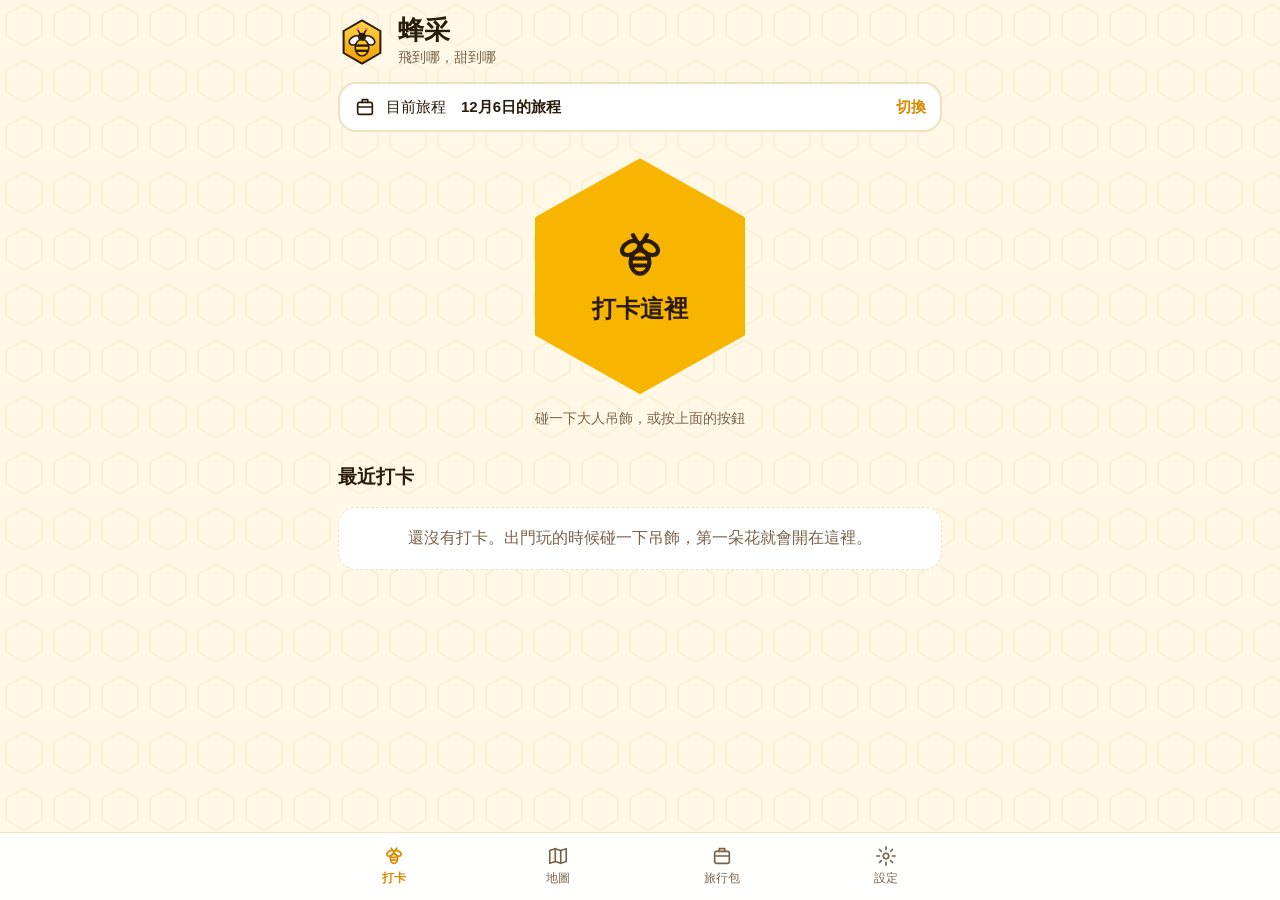
==== index.html @ 6545cfe1 "Add files via upload" ====
<!DOCTYPE html>
<html lang="zh-Hant">
<head>
<meta charset="utf-8">
<meta name="viewport" content="width=device-width,initial-scale=1,viewport-fit=cover">
<meta name="theme-color" content="#F7B500">
<meta name="apple-mobile-web-app-capable" content="yes">
<meta name="apple-mobile-web-app-title" content="蜂采">
<link rel="icon" href="./logo.svg" type="image/svg+xml">
<title>蜂采</title>
<link rel="stylesheet" href="theme.css">
<link rel="stylesheet" href="app.css">
</head>
<body class="adult">
<main id="view" class="wrap"></main>
<nav class="tabs" id="tabs" aria-label="主要選單">
  <a href="#" data-t="home"><svg class="ic" aria-hidden="true"><use href="./icons.svg#bee"/></svg>打卡</a>
  <a href="#map" data-t="map"><svg class="ic" aria-hidden="true"><use href="./icons.svg#map"/></svg>地圖</a>
  <a href="#trips" data-t="trips"><svg class="ic" aria-hidden="true"><use href="./icons.svg#trip"/></svg>旅行包</a>
  <a href="#settings" data-t="settings"><svg class="ic" aria-hidden="true"><use href="./icons.svg#gear"/></svg>設定</a>
</nav>
<div id="sheet" class="sheet" hidden><div class="sheet-card"><button class="x" id="sheetx" aria-label="關閉">×</button><div id="sheetbody"></div></div></div>
<div id="toast" class="toast" role="status" aria-live="polite"></div>
<script type="module" src="adult.js"></script>
</body>
</html>
---- theme.css ----
/* ==========================================================
   蜂采 主題檔（theme.css）
   之後要換顏色、字體、圓角、背景花紋，只改這個檔案
   和 ./ 資料夾裡的圖（logo.svg、icons.svg），
   不需要動 js/ 裡的任何功能程式。
   ========================================================== */
:root{
  /* 品牌色：蜂蜜、蜂巢、花瓣、葉子 */
  --honey:#F7B500;
  --honey-deep:#D98A00;
  --honey-soft:#FFE9A8;
  --hive:#2B1B0A;
  --petal:#FF6F91;
  --leaf:#3FA76A;

  /* 介面底色與文字 */
  --bg:#FFF8E7;
  --card:#FFFFFF;
  --ink:#2B1B0A;
  --ink-soft:#7A6247;
  --line:#F0E0BC;
  --danger:#D64545;

  /* 足跡地圖：每一天的顏色（第 6 天起循環） */
  --day-1:#F7B500;
  --day-2:#FF6F91;
  --day-3:#3FA76A;
  --day-4:#4A90E2;
  --day-5:#9B6BDF;

  /* 地圖：正常版 */
  --map-bg:#FFFDF6;
  --map-grid:#F1E6CC;
  --route-normal:#D98A00;
  /* 地圖：可愛版與兒童花園 */
  --meadow-1:#FFF1B8;
  --meadow-2:#CDEFB0;
  --tree:#57B86B;
  --tree-hi:#8ED87F;
  --trunk:#A8733A;
  --grass:#4FA85E;
  --pond:#8FD3F4;
  --hill:#A9DE8C;
  --cloud:#FFFFFF;
  --route-cute:#FF6F91;
  --fog:#F3E2B3;
  --fog-dot:#E2CA8C;
  /* 花園圖案的顏色 */
  --g-sand:#F2C76E;
  --g-rock:#9AA3A8;
  --g-snow:#FFFFFF;
  --g-pine:#2F8F5B;
  --g-bld:#8FA9C9;
  --g-bld2:#C7B8E8;
  --g-win:#FFF6C9;
  --g-tile:#5B6B7A;
  --g-lantern:#F0503C;
  --g-field:#B6DB7A;
  --g-row:#7FB04E;
  --g-hay:#F2C14E;
  --g-giraffe:#F5B942;
  --g-spot:#B56A1F;
  --g-gold:#FFC21A;
  --g-shell:#FFC1CF;
  --g-car:#4A90E2;

  /* 兒童頁面 */
  --kid-bg:#FFD23F;
  --kid-ink:#2B1B0A;
  --kid-card:#FFF6D6;

  /* 字體：先用手機內建字體（中國大陸讀不到 Google 字體） */
  --font:-apple-system,BlinkMacSystemFont,"PingFang TC","PingFang SC","Noto Sans TC","Microsoft JhengHei",sans-serif;
  --font-num:"SF Pro Rounded",-apple-system,"PingFang TC",sans-serif;

  /* 形狀 */
  --radius:18px;
  --radius-lg:28px;
  --shadow:0 6px 20px rgba(120,70,0,.12);

  /* 背景蜂巢花紋（換成 none 就是純色背景） */
  --pattern:url("data:image/svg+xml,%3Csvg xmlns='http://www.w3.org/2000/svg' width='48' height='56' viewBox='0 0 48 56'%3E%3Cpolygon points='24,4 42,14.5 42,35.5 24,46 6,35.5 6,14.5' fill='none' stroke='%23D98A00' stroke-opacity='0.09' stroke-width='1.5'/%3E%3C/svg%3E");
}

/* 匯出明信片、短片時一律用淺色（export-light） */
@media (prefers-color-scheme:dark){
  :root:not(.export-light){
    --bg:#1A1208;
    --card:#2A1D0E;
    --ink:#FFF1D2;
    --ink-soft:#CBB088;
    --line:#3D2C16;
    --honey-soft:#4A3510;
    --shadow:0 6px 20px rgba(0,0,0,.45);
    --kid-card:#3A2A10;
    --map-bg:#241909;
    --map-grid:#33250F;
  }
}
---- app.css ----
/* 蜂采 版面（app.css）：排版與元件結構。顏色、字體都來自 theme.css 的變數。 */
*{box-sizing:border-box;min-width:0}
html{-webkit-text-size-adjust:100%}
body{margin:0;background:var(--bg) var(--pattern);color:var(--ink);font:16px/1.55 var(--font);-webkit-tap-highlight-color:transparent;overflow-x:clip}
body.noscroll{overflow:hidden}
a{color:inherit}
.ic{width:22px;height:22px;flex:none;vertical-align:middle}
.ic.big{width:56px;height:56px}
.ic.huge{width:96px;height:96px}

/* ---------- 大人頁面 ---------- */
.wrap{max-width:640px;margin:0 auto;padding:calc(env(safe-area-inset-top) + 16px) 18px calc(env(safe-area-inset-bottom) + 96px)}
.top{display:flex;align-items:center;gap:12px;margin-bottom:14px}
.logo{width:48px;height:48px}
.top h1{margin:0;font-size:26px;line-height:1.1;font-weight:800}
.sub{margin:2px 0 0;color:var(--ink-soft);font-size:14px}
.h1{font-size:26px;line-height:1.2;margin:4px 0;font-weight:800;text-wrap:balance}
.h2{font-size:19px;margin:26px 0 10px;font-weight:800;display:flex;align-items:center;gap:8px}
.h2 small{font-size:14px;color:var(--ink-soft);font-weight:500}
.muted{color:var(--ink-soft);margin:4px 0}
.sm{font-size:13px}
.empty{color:var(--ink-soft);background:var(--card);border:1px dashed var(--line);border-radius:var(--radius);padding:18px;text-align:center}
.note{background:var(--honey-soft);border-radius:12px;padding:10px 14px;font-size:15px}
.err{background:color-mix(in srgb,var(--danger) 14%,transparent);border-radius:12px;padding:12px 14px}
.row{display:flex;flex-wrap:wrap;gap:10px;align-items:center;margin-top:14px}
.row.between{justify-content:space-between;margin-top:0}
.row.end{justify-content:flex-end}
.stack{display:grid;gap:10px;margin-top:18px}
.center{text-align:center}

.btn{display:inline-flex;align-items:center;justify-content:center;gap:8px;min-height:46px;padding:0 18px;border-radius:14px;border:2px solid var(--line);background:var(--card);color:var(--ink);font:700 16px var(--font);text-decoration:none;cursor:pointer}
.btn.main{background:var(--honey);border-color:var(--honey);color:var(--hive)}
.btn.ghost{background:transparent}
.btn.danger{color:var(--danger);border-color:color-mix(in srgb,var(--danger) 35%,transparent)}
.btn.sm{min-height:38px;padding:0 12px;font-size:14px;border-radius:12px}
.btn:focus-visible,.inp:focus-visible,a:focus-visible,button:focus-visible{outline:3px solid var(--petal);outline-offset:2px}
.file{position:relative;overflow:hidden}
.file input,.tile.add input{position:absolute;inset:0;opacity:0;font-size:0;cursor:pointer}
.inp{width:100%;font:16px/1.4 var(--font);color:var(--ink);background:var(--bg);border:2px solid var(--line);border-radius:12px;padding:11px 12px}
textarea.inp{resize:vertical}
.lbl{display:block;font-weight:700;margin:16px 0 6px}

.chip{display:flex;align-items:center;gap:10px;width:100%;padding:12px 14px;border-radius:var(--radius);border:2px solid var(--line);background:var(--card);color:var(--ink);font:15px var(--font);text-align:left;cursor:pointer}
.chip span{flex:1}.chip em{font-style:normal;color:var(--honey-deep);font-weight:700}
.hero{text-align:center;padding:26px 0 6px}
.hexbtn{width:210px;height:236px;border:0;cursor:pointer;background:var(--honey);color:var(--hive);clip-path:polygon(50% 0,100% 25%,100% 75%,50% 100%,0 75%,0 25%);display:inline-flex;flex-direction:column;align-items:center;justify-content:center;gap:10px;font:800 24px var(--font);filter:drop-shadow(0 8px 0 var(--honey-deep));transition:transform .12s}
.hexbtn:active{transform:scale(.95)}
.hint{color:var(--ink-soft);font-size:14px;margin:14px 0 0}
.todo{display:grid;gap:8px;margin-top:18px}
.todo-i{display:flex;align-items:center;gap:10px;padding:12px 14px;border-radius:14px;background:var(--honey-soft);text-decoration:none;font-size:15px}

.cards{display:grid;gap:10px}
.card{display:flex;gap:12px;align-items:flex-start;padding:12px;border-radius:var(--radius);background:var(--card);box-shadow:var(--shadow);text-decoration:none;position:relative}
.card-ic{width:42px;height:42px;border-radius:12px;background:var(--honey-soft);color:var(--honey-deep);display:grid;place-items:center;flex:none}
.card-ic.lg{width:56px;height:56px}
.card-main{flex:1}
.card-t{font-weight:800;line-height:1.3}
.card-s{font-size:13px;color:var(--ink-soft);margin-top:2px;display:flex;flex-wrap:wrap;gap:4px;align-items:center}
.tag{display:inline-block;font-size:12px;font-weight:700;padding:1px 8px;border-radius:99px;background:var(--line);color:var(--ink)}
.tag.kid{background:var(--petal);color:#fff}
.tag.warn{background:var(--honey);color:var(--hive)}
.tag.on{background:var(--leaf);color:#fff}
.thumbs{display:flex;gap:6px;margin-top:8px}
.thumbs img,.thumbs .vph{width:54px;height:54px;border-radius:10px;object-fit:cover;background:var(--line);display:grid;place-items:center}
.more{align-self:center;font-size:13px;color:var(--ink-soft)}
.aud{display:flex;align-items:center;gap:2px;font-size:13px;color:var(--ink-soft)}
.aud .ic{width:18px;height:18px}

.back{display:inline-flex;align-items:center;gap:4px;text-decoration:none;color:var(--ink-soft);font-weight:700;margin-bottom:6px}
.stats{display:grid;grid-template-columns:repeat(4,minmax(0,1fr));gap:8px;margin:14px 0}
.stats div{background:var(--card);border-radius:14px;padding:10px 6px;text-align:center;font-size:13px;color:var(--ink-soft);box-shadow:var(--shadow)}
.stats b{display:block;font:800 24px/1.1 var(--font-num);color:var(--ink)}
.map{background:var(--card);border-radius:var(--radius-lg);box-shadow:var(--shadow);padding:8px}
.foot{width:100%;height:auto;display:block}
.foot-line{stroke:var(--honey-deep);stroke-width:2.5;stroke-dasharray:2 6;stroke-linecap:round}
.foot-pt{stroke:var(--card);stroke-width:2}
.foot-n{font:800 11px var(--font-num);fill:#fff;pointer-events:none}
.legend{display:flex;flex-wrap:wrap;gap:12px;font-size:13px;color:var(--ink-soft);margin-top:8px}
.legend i{display:inline-block;width:11px;height:11px;border-radius:3px;margin-right:5px;vertical-align:-1px}
.day .dn{color:#fff;font-size:13px;padding:2px 8px;border-radius:8px}

.detail-head{display:flex;gap:14px;align-items:center;margin-top:6px}
.kidbox{display:flex;gap:12px;background:color-mix(in srgb,var(--petal) 14%,var(--card));border-radius:var(--radius);padding:14px;margin-top:14px}
.kidbox p{margin:2px 0 0;font-size:14px}
.kidbox .row{margin-top:10px}
.grid{display:grid;grid-template-columns:repeat(3,minmax(0,1fr));gap:8px}
.tile{position:relative;aspect-ratio:1;border-radius:14px;overflow:hidden;background:var(--line)}
.tile-v{all:unset;display:block;width:100%;height:100%;cursor:pointer}
.tile-v img{width:100%;height:100%;object-fit:cover;display:block}
.tile .vph{display:grid;place-items:center;width:100%;height:100%}
.vbadge{position:absolute;left:6px;bottom:6px;background:rgba(0,0,0,.55);color:#fff;border-radius:8px;padding:2px}
.vbadge .ic{width:16px;height:16px}
.tile-s{position:absolute;top:4px;right:4px;width:36px;height:36px;border-radius:50%;border:0;background:rgba(0,0,0,.35);color:rgba(255,255,255,.75);display:grid;place-items:center;cursor:pointer}
.tile.star .tile-s{background:var(--honey);color:var(--hive)}
.tile.star{outline:3px solid var(--honey);outline-offset:-3px}
.tile.add{display:grid;place-items:center;align-content:center;gap:4px;text-align:center;font-size:13px;color:var(--ink-soft);border:2px dashed var(--line);background:var(--card);cursor:pointer}
.audrow{display:flex;align-items:center;gap:8px;margin-bottom:8px}
.audrow audio{flex:1;height:40px}
.icon-btn{width:44px;height:44px;border-radius:12px;border:0;background:transparent;color:var(--ink-soft);display:grid;place-items:center;cursor:pointer}
.places{display:grid;gap:8px;margin-top:10px}
.place{display:flex;gap:10px;align-items:center;padding:12px;border-radius:14px;border:2px solid var(--line);background:var(--card);cursor:pointer}
.place:has(input:checked){border-color:var(--honey);background:var(--honey-soft)}
.place input{width:20px;height:20px;accent-color:var(--honey-deep);flex:none}
.pl-ic{color:var(--honey-deep)}
.pl-t{display:flex;flex-direction:column;font-weight:700}
.pl-t small{font-weight:400;color:var(--ink-soft);font-size:13px}
.copyrow{display:flex;gap:8px;align-items:center;margin-top:6px}
.copyrow code{flex:1;font-size:13px;background:var(--bg);border:1px solid var(--line);border-radius:10px;padding:8px 10px;overflow-wrap:anywhere}
.switch{display:flex;align-items:center;justify-content:space-between;gap:12px;padding:12px 0}
.switch input{appearance:none;-webkit-appearance:none;flex:none;width:52px;height:32px;border-radius:99px;background:var(--line);position:relative;cursor:pointer;transition:background .2s;margin:0}
.switch input::after{content:"";position:absolute;top:3px;left:3px;width:26px;height:26px;border-radius:50%;background:#fff;box-shadow:0 1px 3px rgba(0,0,0,.3);transition:transform .2s}
.switch input:checked{background:var(--honey)}
.switch input:checked::after{transform:translateX(20px)}
.sec{background:var(--card);border-radius:var(--radius);box-shadow:var(--shadow);padding:4px 16px 16px;margin-top:14px}
.sec h2{margin-top:16px}
.sec ul{padding-left:1.2em;margin:6px 0}.sec li{margin:4px 0;font-size:15px}

.tabs{position:fixed;left:0;right:0;bottom:0;display:flex;justify-content:center;gap:4px;background:color-mix(in srgb,var(--card) 92%,transparent);backdrop-filter:blur(12px);-webkit-backdrop-filter:blur(12px);border-top:1px solid var(--line);padding:6px 10px calc(env(safe-area-inset-bottom) + 6px);z-index:5}
.tabs a{flex:1;max-width:160px;display:flex;flex-direction:column;align-items:center;gap:2px;padding:6px 0;font-size:12px;text-decoration:none;color:var(--ink-soft);border-radius:12px}
.tabs a.on{color:var(--honey-deep);font-weight:800}

.sheet{position:fixed;inset:0;background:rgba(30,18,4,.45);z-index:10;display:flex;align-items:flex-end;justify-content:center}
.sheet[hidden]{display:none}
.sheet-card{position:relative;width:100%;max-width:640px;max-height:92vh;overflow:auto;background:var(--bg);border-radius:26px 26px 0 0;padding:22px 18px calc(env(safe-area-inset-bottom) + 22px);animation:up .25s ease-out}
.x{position:absolute;top:10px;right:10px;width:44px;height:44px;border-radius:50%;border:0;background:var(--line);color:var(--ink);font-size:24px;cursor:pointer}
@keyframes up{from{transform:translateY(40px);opacity:0}}
.dlg{position:fixed;inset:0;background:rgba(30,18,4,.5);z-index:30;display:grid;place-items:center;padding:20px}
.dlg-card{width:100%;max-width:380px;background:var(--card);border-radius:22px;padding:20px}
.dlg-msg{display:block;font-weight:700;margin:0 0 12px}
.viewer{position:fixed;inset:0;background:#000;z-index:20;display:flex;flex-direction:column}
.viewer img,.viewer video{flex:1;width:100%;min-height:0;object-fit:contain}
.viewer-bar{display:flex;justify-content:space-between;padding:12px 16px calc(env(safe-area-inset-bottom) + 12px)}
.toast{position:fixed;left:50%;bottom:calc(env(safe-area-inset-bottom) + 90px);transform:translate(-50%,20px);background:var(--hive);color:#fff;padding:10px 16px;border-radius:14px;font-size:15px;opacity:0;pointer-events:none;transition:.25s;z-index:40;max-width:90vw;text-align:center}
.toast.show{opacity:1;transform:translate(-50%,0)}
.big-n{font:800 22px var(--font-num);margin:10px 0}
.mic{width:120px;height:120px;border-radius:50%;border:0;background:var(--petal);color:#fff;display:inline-grid;place-items:center;cursor:pointer;box-shadow:0 6px 0 color-mix(in srgb,var(--petal) 60%,#000)}
.mic.on,.kmic.on{animation:pulse 1s infinite}
@keyframes pulse{50%{transform:scale(1.08)}}
.spin{display:inline-block;color:var(--honey-deep);animation:fly 1.6s ease-in-out infinite}
@keyframes fly{0%,100%{transform:translate(-30px,0) rotate(-8deg)}50%{transform:translate(30px,-12px) rotate(8deg)}}
.bloom{color:var(--petal);animation:bloom .6s ease-out}
@keyframes bloom{from{transform:scale(.2) rotate(-90deg);opacity:0}}

/* ---------- 兒童頁面 ---------- */
body.kid{background:var(--kid-bg) var(--pattern);color:var(--kid-ink)}
.kwrap{min-height:100svh;max-width:560px;margin:0 auto;padding:calc(env(safe-area-inset-top) + 14px) 18px calc(env(safe-area-inset-bottom) + 20px);display:flex;flex-direction:column}
.ktop{display:flex;align-items:center;gap:10px}
.klogo{width:40px;height:40px}
.kname{flex:1;font-weight:800;font-size:17px;white-space:nowrap;overflow:hidden;text-overflow:ellipsis}
.kbook{display:flex;align-items:center;gap:6px;min-height:46px;padding:0 14px;border-radius:99px;border:3px solid var(--kid-ink);background:#fff;color:var(--kid-ink);font:800 16px var(--font);cursor:pointer}
.kcenter{flex:1;display:flex;flex-direction:column;align-items:center;justify-content:center;text-align:center;gap:6px;padding:20px 0}
.kstamp{width:260px;height:292px;border:0;cursor:pointer;background:#fff;color:var(--kid-ink);clip-path:polygon(50% 0,100% 25%,100% 75%,50% 100%,0 75%,0 25%);display:flex;flex-direction:column;align-items:center;justify-content:center;gap:12px;font:900 32px var(--font);filter:drop-shadow(0 10px 0 var(--honey-deep));transition:transform .12s}
.kstamp:active{transform:scale(.94)}
.ktip{font-size:18px;margin:10px 0 0;max-width:22em}
.ktip.sm{font-size:14px;opacity:.75;margin:0}
.kbig{font:900 30px/1.2 var(--font);margin:12px 0 0}
.kplace{font:800 24px/1.3 var(--font);margin:6px 0 0;background:#fff;padding:6px 16px;border-radius:14px}
.kfly{animation:fly 1.4s ease-in-out infinite}
.kres{position:relative;width:240px;height:240px;display:grid;place-items:center}
.khex{position:relative;width:200px;height:226px;background:#fff;clip-path:polygon(50% 0,100% 25%,100% 75%,50% 100%,0 75%,0 25%);display:flex;flex-direction:column;align-items:center;justify-content:center;gap:4px;font:900 22px var(--font);color:var(--honey-deep);animation:stamp .5s cubic-bezier(.3,1.6,.5,1)}
@keyframes stamp{from{transform:scale(2.2) rotate(-25deg);opacity:0}}
.petals i{position:absolute;left:50%;top:50%;width:46px;height:46px;margin:-23px;border-radius:50% 50% 50% 0;background:var(--petal);transform:rotate(var(--r)) translate(0,-112px) rotate(-45deg);animation:petal .7s .25s ease-out both}
@keyframes petal{from{transform:rotate(var(--r)) translate(0,0) scale(0)}}
.kmic{width:130px;height:130px;margin-top:18px;border-radius:50%;border:5px solid var(--kid-ink);background:var(--petal);color:#fff;display:grid;place-items:center;cursor:pointer;box-shadow:0 8px 0 var(--kid-ink)}
.kmic[hidden]{display:none}
.krow{display:flex;flex-wrap:wrap;gap:12px;justify-content:center;margin-top:18px}
.kbtn{min-height:56px;padding:0 26px;border-radius:99px;border:3px solid var(--kid-ink);background:#fff;color:var(--kid-ink);font:800 20px var(--font);display:inline-flex;align-items:center;gap:8px;cursor:pointer}
.kbtn.main{background:var(--kid-ink);color:#fff}
.kbtn.ghost{background:transparent}
.kadult{align-self:center;font-size:13px;opacity:.6;padding:10px}
.kcount{display:flex;flex-wrap:wrap;gap:8px;justify-content:center;margin:12px 0}
.kcount span{background:#fff;border-radius:99px;padding:4px 12px;font-weight:800;display:inline-flex;align-items:center;gap:4px}
.kcount .ic{width:20px;height:20px;color:var(--honey-deep)}
.comb{display:grid;grid-template-columns:repeat(3,minmax(0,1fr));gap:10px 8px;padding-bottom:60px;margin-top:10px}
.cell{aspect-ratio:1/1.12;background:#fff;clip-path:polygon(50% 0,100% 25%,100% 75%,50% 100%,0 75%,0 25%);display:flex;flex-direction:column;align-items:center;justify-content:center;text-align:center;padding:14px 8px;font-size:12px;font-weight:800;line-height:1.25;color:var(--kid-ink)}
.cell:nth-child(3n+2){transform:translateY(50%)}
.cell .ic{width:34px;height:34px;color:var(--honey-deep);margin-bottom:4px}
.cell small{font-weight:500;opacity:.7}
.cell.empty{background:rgba(255,255,255,.4)}

/* ---------- 地圖 ---------- */
.mapwrap{position:relative;border-radius:var(--radius-lg);overflow:hidden;background:var(--map-bg);box-shadow:var(--shadow)}
.mapwrap>svg{display:block;width:100%;height:100%}
.amap-box{position:absolute;inset:0}
.map-empty{margin:0;padding:60px 20px;text-align:center;color:var(--ink-soft)}
.mapbar{display:flex;flex-wrap:wrap;gap:8px;align-items:center;justify-content:space-between;margin:12px 0}
.seg{display:inline-flex;background:var(--line);border-radius:14px;padding:3px}
.seg button{min-height:40px;padding:0 14px;border:0;border-radius:11px;background:transparent;color:var(--ink);font:700 15px var(--font);cursor:pointer}
.seg button.on{background:var(--card);box-shadow:0 1px 4px rgba(0,0,0,.12)}
.fl-c{fill:#FFF6D0;stroke:var(--hive);stroke-width:1}
.fl-n{fill:var(--hive);font-family:var(--font-num);font-weight:800;text-anchor:middle}
.pick{cursor:pointer}
.m-bg{fill:var(--map-bg)}
.m-grid{stroke:var(--map-grid);stroke-width:1}
.m-compass{fill:var(--petal)}
.m-small{font:600 10px var(--font);fill:var(--ink-soft)}
.m-scale{fill:none;stroke:var(--ink);stroke-width:1.5}
.m-label{font:700 10.5px var(--font);fill:var(--ink);paint-order:stroke;stroke:var(--map-bg);stroke-width:3.5px;stroke-linejoin:round}
.route-mask{fill:none;stroke:#fff;stroke-linecap:round;stroke-linejoin:round}
.route-normal{fill:none;stroke:var(--route-normal);stroke-width:3.5;stroke-linecap:round;stroke-linejoin:round}
.route-cute{fill:none;stroke:var(--route-cute);stroke-width:5;stroke-linecap:round;stroke-dasharray:.1 10}
.kid-dot{fill:var(--petal);stroke:#fff;stroke-width:1.5}
.bee-w{fill:#fff;fill-opacity:.92;stroke:var(--hive);stroke-width:1.2}
.bee-b{fill:var(--honey);stroke:var(--hive);stroke-width:1.5}
.bee-s{stroke:var(--hive);stroke-width:2.2}
.bee-h{fill:var(--hive)}
.d-trunk{fill:var(--trunk)}.d-tree{fill:var(--tree)}.d-tree-hi{fill:var(--tree-hi)}
.d-grass{fill:none;stroke:var(--grass);stroke-width:1.8;stroke-linecap:round}
.d-dot1{fill:var(--petal)}.d-dot2{fill:#fff}
.d-pond{fill:var(--pond)}.d-pond-hi{fill:none;stroke:#fff;stroke-width:1.5;stroke-linecap:round;opacity:.8}
.d-hill{fill:var(--hill)}.d-cloud{fill:var(--cloud);opacity:.9}
.d-roof{fill:var(--petal)}.d-house{fill:#fff;stroke:var(--trunk);stroke-width:1}
.d-door{fill:var(--trunk)}
.d-trunk-s{fill:none;stroke:var(--trunk);stroke-width:3;stroke-linecap:round}
.d-line{fill:none;stroke:var(--hive);stroke-width:1.4;stroke-linecap:round}
.d-line-soft{fill:none;stroke:var(--hive);stroke-width:1;stroke-linecap:round;opacity:.45}
.d-shell{fill:var(--g-shell);stroke:#E58BA3;stroke-width:1}
.d-star{fill:#FF8A5B}
.d-wave{fill:none;stroke:#4FB3E3;stroke-width:2;stroke-linecap:round}
.d-umb{fill:var(--petal)}.d-umb2{fill:#fff}
.d-sand{fill:var(--g-sand);stroke:#D9A441;stroke-width:1}
.d-flag{fill:var(--petal)}
.d-rock{fill:var(--g-rock)}.d-snow{fill:var(--g-snow)}
.d-pine{fill:var(--g-pine)}
.d-bld{fill:var(--g-bld)}.d-bld2{fill:var(--g-bld2)}
.d-win{fill:none;stroke:var(--g-win);stroke-width:2.2}
.d-tile{fill:var(--g-tile)}
.d-lantern{fill:var(--g-lantern)}
.d-bridge{fill:none;stroke:var(--trunk);stroke-width:3;stroke-linecap:round}
.d-field{fill:var(--g-field)}.d-row{fill:none;stroke:var(--g-row);stroke-width:1.6;stroke-linecap:round}
.d-hay{fill:var(--g-hay)}
.d-fence{fill:none;stroke:var(--trunk);stroke-width:2;stroke-linecap:round}
.d-ferris{fill:none;stroke:var(--petal);stroke-width:2}
.d-gold{fill:var(--g-gold)}.d-pondc{fill:#4FB3E3}
.d-balloon{fill:var(--petal)}
.d-tent{fill:var(--petal)}
.d-car{fill:var(--g-car)}.d-wheel{fill:var(--hive)}
.d-paw{fill:#A0703C;opacity:.75}
.d-giraffe{fill:var(--g-giraffe)}.d-spot{fill:var(--g-spot)}
.d-snowball{fill:#fff;stroke:#BFD8EA;stroke-width:1}
.d-carrot{fill:#FF8A3D}
.d-flake{fill:none;stroke:#7EC3EC;stroke-width:2;stroke-linecap:round}
.pop{animation:pop .7s 1.2s cubic-bezier(.3,1.5,.5,1) both}
@keyframes pop{from{transform:scale(0);opacity:0}}
.bob{animation:bob 2.6s ease-in-out infinite}
.pick:nth-of-type(2n) .bob{animation-delay:-1.3s}
@keyframes bob{50%{transform:translateY(-2.5px)}}
.grow{animation:grow .9s 1.1s cubic-bezier(.3,1.6,.5,1) both}
@keyframes grow{from{transform:scale(0) rotate(-120deg)}}
.bee-bob{animation:bob 1.2s ease-in-out infinite}
.amk{position:relative;cursor:pointer}
.amk svg{display:block}
.amk span{position:absolute;top:100%;left:50%;transform:translateX(-50%);white-space:nowrap;font:700 12px var(--font);color:#2B1B0A;text-shadow:0 0 3px #fff,0 0 3px #fff,0 0 3px #fff}
.amap-bee{overflow:visible}
.garden{display:block;width:100%;height:auto;border-radius:24px;box-shadow:0 8px 0 rgba(43,27,10,.25)}
.g-fog{fill:var(--fog)}.g-fogdot{fill:var(--fog-dot)}
.g-route{fill:none;stroke:var(--hive);stroke-width:2.5;stroke-linecap:round;stroke-dasharray:2 8;opacity:.55}
.tgrid{display:grid;grid-template-columns:repeat(3,minmax(0,1fr));gap:10px;width:100%}
.tbtn{position:relative;display:flex;flex-direction:column;align-items:center;gap:4px;padding:12px 4px 10px;border-radius:20px;border:3px solid transparent;background:#fff;color:var(--kid-ink);font:800 17px var(--font);cursor:pointer}
.tbtn.sug{border-color:var(--kid-ink)}
.tbtn em{position:absolute;top:-10px;left:50%;transform:translateX(-50%);white-space:nowrap;font-style:normal;font-size:12px;background:var(--petal);color:#fff;padding:1px 8px;border-radius:99px}
.tbtn:active{transform:scale(.95)}
.dlg-card.wide{max-width:460px;max-height:88vh;overflow:auto}
.tgrid.adult{grid-template-columns:repeat(3,minmax(0,1fr));gap:8px;margin-bottom:6px}
.tgrid.adult .tbtn{background:var(--bg);color:var(--ink);font-size:15px;border-color:var(--line);border-width:2px}
.tgrid.adult .tbtn.sug{border-color:var(--honey)}
.tbtn.add{justify-content:center;color:var(--ink-soft)!important}
.tchip{margin-left:auto;display:inline-flex;align-items:center;gap:6px;min-height:36px;padding:0 12px 0 6px;border-radius:99px;border:2px solid var(--line);background:var(--card);color:var(--ink);font:700 14px var(--font);cursor:pointer}
.swatches{display:grid;grid-template-columns:repeat(4,minmax(0,1fr));gap:8px}
.sw{min-height:52px;border-radius:12px;border:3px solid transparent;cursor:pointer;display:flex;align-items:flex-end;justify-content:center;padding-bottom:4px;font:700 12px var(--font);color:#2B1B0A}
.sw.on{border-color:var(--hive)}
.igrid{display:grid;grid-template-columns:repeat(4,minmax(0,1fr));gap:6px}
.ib{display:flex;flex-direction:column;align-items:center;gap:2px;padding:6px 2px;border-radius:12px;border:2px solid var(--line);background:var(--bg);color:var(--ink);font:600 12px var(--font);cursor:pointer}
.ib.on{border-color:var(--honey);background:var(--honey-soft)}
.cprev svg{border-radius:18px;box-shadow:none}
.pc-prev{margin-top:14px;background:var(--card);border-radius:var(--radius);box-shadow:var(--shadow);padding:10px;text-align:center}
.pc-prev img{display:block;width:100%;height:auto;border-radius:10px}
.pc-prev img:not([src]){display:none}
.pc-prev p{margin:8px 0}
.vstage{background:#000;border-radius:18px;overflow:hidden;max-width:300px;margin:10px auto}
.vstage canvas{display:block;width:100%;height:auto;aspect-ratio:9/16}
.vout{display:block;width:100%;max-width:320px;margin:10px auto;border-radius:18px;background:#000;aspect-ratio:9/16}
.kgoal{background:#fff;border-radius:18px;padding:12px 16px;margin-top:14px;text-align:center;font-size:17px}
.kbar{height:14px;border-radius:99px;background:var(--fog);overflow:hidden;margin-top:8px}
.kbar span{display:block;height:100%;background:var(--petal);border-radius:99px;transition:width .8s}

@media (prefers-reduced-motion:reduce){*{animation:none!important;transition:none!important}}
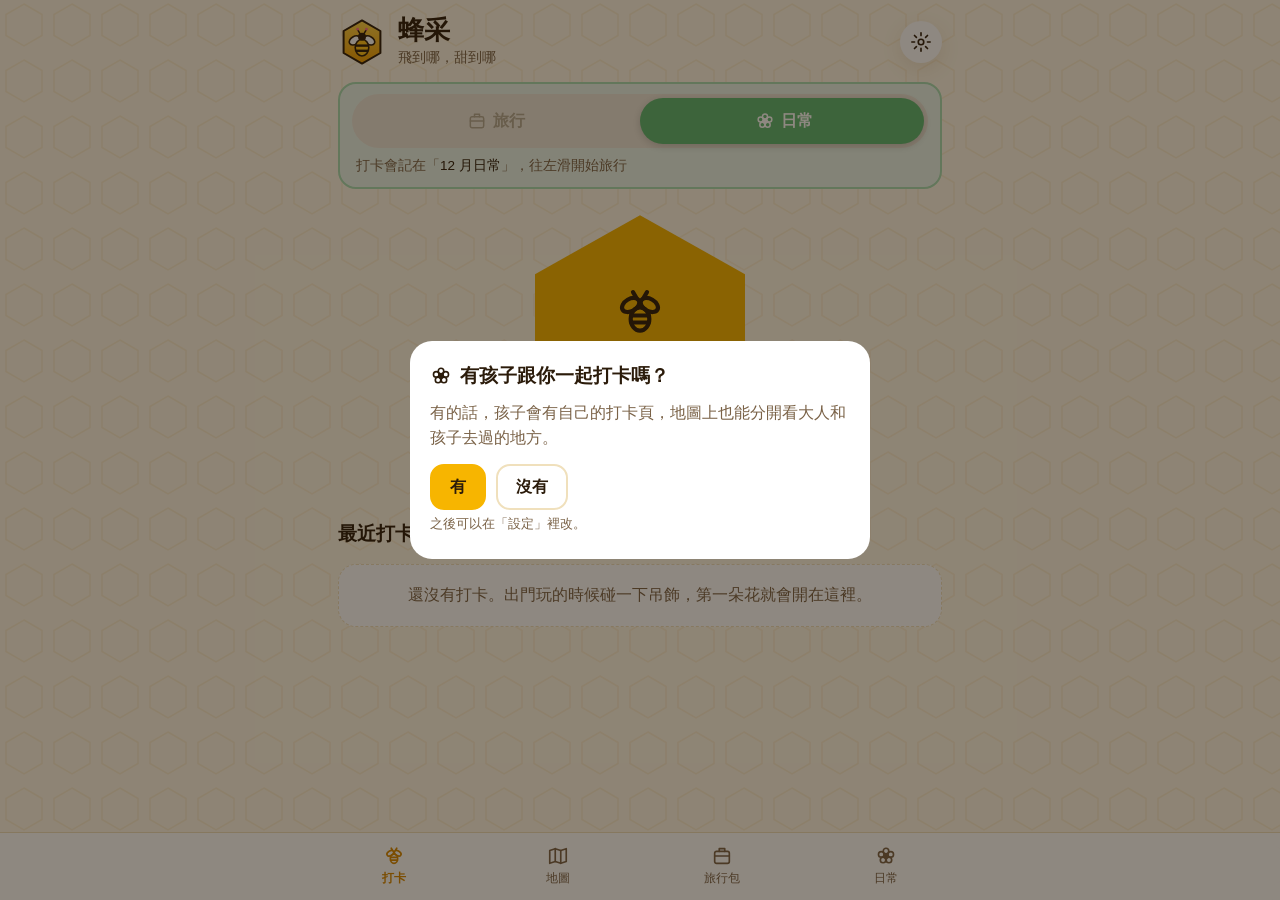
==== commit 3b86b932: "Add files via upload" ====
--- a/index.html
+++ b/index.html
@@ -17,7 +17,7 @@
   <a href="#" data-t="home"><svg class="ic" aria-hidden="true"><use href="./icons.svg#bee"/></svg>打卡</a>
   <a href="#map" data-t="map"><svg class="ic" aria-hidden="true"><use href="./icons.svg#map"/></svg>地圖</a>
   <a href="#trips" data-t="trips"><svg class="ic" aria-hidden="true"><use href="./icons.svg#trip"/></svg>旅行包</a>
-  <a href="#settings" data-t="settings"><svg class="ic" aria-hidden="true"><use href="./icons.svg#gear"/></svg>設定</a>
+  <a href="#daily" data-t="daily"><svg class="ic" aria-hidden="true"><use href="./icons.svg#flower"/></svg>日常</a>
 </nav>
 <div id="sheet" class="sheet" hidden><div class="sheet-card"><button class="x" id="sheetx" aria-label="關閉">×</button><div id="sheetbody"></div></div></div>
 <div id="toast" class="toast" role="status" aria-live="polite"></div>
--- a/theme.css
+++ b/theme.css
@@ -32,6 +32,52 @@
   --map-bg:#FFFDF6;
   --map-grid:#F1E6CC;
   --route-normal:#D98A00;
+  /* 打卡標記：花＝大人、蜜蜂＝孩子、蜜蜂採花＝一起 */
+  --mk-flower:#F7B500;
+  --mk-center:#E07B00;
+  --mk-center-hi:#FFD66B;
+  --mk-kid-bg:#FFE3EC;
+  --mk-badge:#FFFFFF;
+  /* 首頁的旅行／日常開關：旅行＝蜂蜜色、日常＝綠色 */
+  --sw-trip:#F7B500;
+  --sw-daily:#5DB872;
+  --sw-daily-ink:#2D7A43;
+  --sw-off:#ECE6DA;          /* 沒選的那一邊：灰 */
+  --sw-off-ink:#B3A994;
+  --sw-trip-tint:#FFF3D1; --sw-trip-line:#F7D57A;   /* 旅行中：外框淡蜂蜜色 */
+  --sw-daily-tint:#EAF6EC; --sw-daily-line:#A9DDB4; /* 日常：外框淡綠色 */
+  /* 日常的花：比旅行小、淡；常去的地方外面一圈光 */
+  --mk-daily-petal:#FBE3A6;
+  --mk-daily-center:#FFF6DA;
+  --mk-daily-edge:#E3B95C;
+  --mk-daily-halo:rgba(255,214,107,.35);
+  /* 全部足跡：日常的蜂蜜光暈、拉遠時的玻璃罐 */
+  --glow-0:rgba(247,181,0,.85);
+  --glow-1:rgba(255,201,60,.4);
+  --jar-glass:#FFF3D1;
+  --jar-honey:#F7B500;
+  --jar-honey-hi:#FFD66B;
+  --jar-lid:#F3D27A;
+  --jar-rim:#A9895A;
+  /* 時光膠囊：蜂蠟、蜂蜜、外框、動畫的背景 */
+  --cap-wax:#F3D27A;
+  --cap-honey:#F7B500;
+  --cap-honey-hi:#FFD66B;
+  --cap-rim:#C98A00;
+  --cap-backdrop:rgba(43,27,10,.86);
+  /* 地圖上「我在這裡」的藍點 */
+  --me-dot:#3B82F6;
+  /* 旅行包月曆：有旅行的日子墊一朵淡花 */
+  --cal-flower:#FCE3A1;
+  --cal-flower-c:#FFF1C9;
+  /* 地圖：夜空版（暗黑） */
+  --night-bg:#161C33;
+  --night-star:#F3E6C8;
+  --night-ink:#F3E6C8;
+  --night-gold:#E8B84A;
+  --night-gold-hi:#FFD978;
+  --night-glow:rgba(232,184,74,.16);
+  --night-kid-bg:#3A2F55;
   /* 地圖：可愛版與兒童花園 */
   --meadow-1:#FFF1B8;
   --meadow-2:#CDEFB0;
@@ -64,6 +110,18 @@
   --g-shell:#FFC1CF;
   --g-car:#4A90E2;
 
+  /* 足跡明信片配色：bg 底色、ink 文字、soft 次要文字、accent 重點色、card 卡片底、chip 時間軸線 */
+  --pc-honey-bg:#FFF8E7; --pc-honey-ink:#2B1B0A; --pc-honey-soft:#7A6247; --pc-honey-accent:#D98A00; --pc-honey-card:#FFFFFF; --pc-honey-chip:#F3E2B3;
+  --pc-sakura-bg:#FFF0F4; --pc-sakura-ink:#3A1A24; --pc-sakura-soft:#8A5A68; --pc-sakura-accent:#E8577E; --pc-sakura-card:#FFFFFF; --pc-sakura-chip:#F8CFDB;
+  --pc-mint-bg:#EEF8F1; --pc-mint-ink:#13332A; --pc-mint-soft:#4F7466; --pc-mint-accent:#2E9E6E; --pc-mint-card:#FFFFFF; --pc-mint-chip:#CBE9D6;
+  --pc-night-bg:#1E2440; --pc-night-ink:#F6F1E3; --pc-night-soft:#B9BDD6; --pc-night-accent:#FFC94A; --pc-night-card:#2C3458; --pc-night-chip:#3A4370;
+  /* 明信片配色裡的地圖：mapbg 地圖底、grid 格線、petal 花瓣／葉子、center 花心邊、route 路線、kid 孩子蜜蜂的底、stem 葉梗
+     meadow 可愛版草地上／下。夜空配色直接用上面「地圖：夜空版」那組 */
+  --trip-gray-petal:#E4E1DA; --trip-gray-center:#FFFFFF; --trip-gray-edge:#9C978C; --trip-night-petal:#E8B84A; --trip-night-center:#2B3A67;
+  --pc-honey-mapbg:#FFFDF6; --pc-honey-grid:#F1E6CC; --pc-honey-petal:#F7B500; --pc-honey-center:#E07B00; --pc-honey-route:#D98A00; --pc-honey-kid:#FFE3EC; --pc-honey-meadow1:#FFF1B8; --pc-honey-meadow2:#CDEFB0;
+  --pc-sakura-mapbg:#FFF8FA; --pc-sakura-grid:#F7DDE5; --pc-sakura-petal:#F7A8C2; --pc-sakura-center:#E05A86; --pc-sakura-route:#E8779B; --pc-sakura-kid:#FFF1C9; --pc-sakura-meadow1:#FFEAF1; --pc-sakura-meadow2:#FBD3E0;
+  --pc-mint-mapbg:#F6FBF7; --pc-mint-grid:#D6ECDF; --pc-mint-petal:#5CBF8A; --pc-mint-center:#2A8A5C; --pc-mint-route:#3FA374; --pc-mint-kid:#FFF1C9; --pc-mint-meadow1:#EAF7E4; --pc-mint-meadow2:#C9EBC9; --pc-mint-stem:#2A8A5C;
+
   /* 兒童頁面 */
   --kid-bg:#FFD23F;
   --kid-ink:#2B1B0A;
@@ -95,5 +153,10 @@
     --kid-card:#3A2A10;
     --map-bg:#241909;
     --map-grid:#33250F;
+    --cal-flower:#5A4212;
+    --sw-off:#3A2C18; --sw-off-ink:#8C7A5C;
+    --sw-trip-tint:#3A2A0C; --sw-trip-line:#6B4E10;
+    --sw-daily-tint:#16301C; --sw-daily-line:#2F6A3C;
+    --cal-flower-c:#6E5418;
   }
 }
--- a/app.css
+++ b/app.css
@@ -77,7 +77,9 @@
 .foot-n{font:800 11px var(--font-num);fill:#fff;pointer-events:none}
 .legend{display:flex;flex-wrap:wrap;gap:12px;font-size:13px;color:var(--ink-soft);margin-top:8px}
 .legend i{display:inline-block;width:11px;height:11px;border-radius:3px;margin-right:5px;vertical-align:-1px}
-.day .dn{color:#fff;font-size:13px;padding:2px 8px;border-radius:8px}
+.day .dn{color:#fff;background:var(--honey-deep);font-size:13px;padding:2px 8px;border-radius:8px}
+.mk-legend span{display:inline-flex;align-items:center;gap:4px}
+.dayseg small{font-weight:500;opacity:.7}
 
 .detail-head{display:flex;gap:14px;align-items:center;margin-top:6px}
 .kidbox{display:flex;gap:12px;background:color-mix(in srgb,var(--petal) 14%,var(--card));border-radius:var(--radius);padding:14px;margin-top:14px}
@@ -90,9 +92,13 @@
 .tile .vph{display:grid;place-items:center;width:100%;height:100%}
 .vbadge{position:absolute;left:6px;bottom:6px;background:rgba(0,0,0,.55);color:#fff;border-radius:8px;padding:2px}
 .vbadge .ic{width:16px;height:16px}
-.tile-s{position:absolute;top:4px;right:4px;width:36px;height:36px;border-radius:50%;border:0;background:rgba(0,0,0,.35);color:rgba(255,255,255,.75);display:grid;place-items:center;cursor:pointer}
-.tile.star .tile-s{background:var(--honey);color:var(--hive)}
-.tile.star{outline:3px solid var(--honey);outline-offset:-3px}
+.tile-s{position:absolute;top:0;right:0;width:46px;height:46px;border:0;background:transparent;display:grid;place-items:center;cursor:pointer;padding:0;-webkit-tap-highlight-color:transparent}
+.star-badge{width:26px;height:26px;border-radius:50%;display:grid;place-items:center;background:rgba(255,255,255,.55);color:rgba(43,27,10,.35);box-shadow:0 1px 3px rgba(0,0,0,.2)}
+.star-badge .ic{width:16px;height:16px}
+.tile.star .star-badge{background:var(--honey);color:var(--hive)}
+.tile.star::after{content:"";position:absolute;inset:0;border:3px solid var(--honey);border-radius:14px;pointer-events:none}
+.focus-dot{position:absolute;width:16px;height:16px;margin:-8px 0 0 -8px;border-radius:50%;border:2px solid #fff;box-shadow:0 0 0 2px var(--petal);pointer-events:none}
+button .ic,a .ic,label .ic{pointer-events:none}
 .tile.add{display:grid;place-items:center;align-content:center;gap:4px;text-align:center;font-size:13px;color:var(--ink-soft);border:2px dashed var(--line);background:var(--card);cursor:pointer}
 .audrow{display:flex;align-items:center;gap:8px;margin-bottom:8px}
 .audrow audio{flex:1;height:40px}
@@ -188,6 +194,49 @@
 .seg button{min-height:40px;padding:0 14px;border:0;border-radius:11px;background:transparent;color:var(--ink);font:700 15px var(--font);cursor:pointer}
 .seg button.on{background:var(--card);box-shadow:0 1px 4px rgba(0,0,0,.12)}
 .fl-c{fill:#FFF6D0;stroke:var(--hive);stroke-width:1}
+.mk-petal{fill:var(--mk-flower)}.mk-center{fill:var(--mk-center)}.mk-hi{fill:var(--mk-center-hi)}
+.mk-kidbg{fill:var(--mk-kid-bg);stroke:var(--petal);stroke-width:1}
+.mk-photo-ring{fill:#fff}
+.mk-photo-edge{fill:none;stroke:#fff;stroke-width:1.6}
+.mk-kidring{fill:var(--mk-kid-bg);stroke:var(--petal);stroke-width:1.5}
+.m-tag{font-weight:800;fill:var(--honey-deep)}
+.mk-center-num{fill:var(--mk-center-fill,#fff);stroke:var(--mk-center);stroke-width:1.4}
+/* 明信片配色：地圖跟著換色（花、底、路線、文字） */
+.mapsvg.pal-honey{--map-bg:var(--pc-honey-mapbg);--map-grid:var(--pc-honey-grid);--mk-flower:var(--pc-honey-petal);--mk-center:var(--pc-honey-center);--mk-center-hi:var(--pc-honey-petal);--route-normal:var(--pc-honey-route);--route-cute:var(--pc-honey-route);--mk-kid-bg:var(--pc-honey-kid);--meadow-1:var(--pc-honey-meadow1);--meadow-2:var(--pc-honey-meadow2);--ink:var(--pc-honey-ink);--ink-soft:var(--pc-honey-soft);--honey-deep:var(--pc-honey-accent);--mk-stem:var(--pc-honey-stem,var(--pc-honey-center))}
+.mapsvg.pal-sakura{--map-bg:var(--pc-sakura-mapbg);--map-grid:var(--pc-sakura-grid);--mk-flower:var(--pc-sakura-petal);--mk-center:var(--pc-sakura-center);--mk-center-hi:var(--pc-sakura-petal);--route-normal:var(--pc-sakura-route);--route-cute:var(--pc-sakura-route);--mk-kid-bg:var(--pc-sakura-kid);--meadow-1:var(--pc-sakura-meadow1);--meadow-2:var(--pc-sakura-meadow2);--ink:var(--pc-sakura-ink);--ink-soft:var(--pc-sakura-soft);--honey-deep:var(--pc-sakura-accent);--mk-stem:var(--pc-sakura-stem,var(--pc-sakura-center))}
+.mapsvg.pal-mint{--map-bg:var(--pc-mint-mapbg);--map-grid:var(--pc-mint-grid);--mk-flower:var(--pc-mint-petal);--mk-center:var(--pc-mint-center);--mk-center-hi:var(--pc-mint-petal);--route-normal:var(--pc-mint-route);--route-cute:var(--pc-mint-route);--mk-kid-bg:var(--pc-mint-kid);--meadow-1:var(--pc-mint-meadow1);--meadow-2:var(--pc-mint-meadow2);--ink:var(--pc-mint-ink);--ink-soft:var(--pc-mint-soft);--honey-deep:var(--pc-mint-accent);--mk-stem:var(--pc-mint-stem,var(--pc-mint-center))}
+.mapsvg.pal-night{--mk-stem:var(--night-gold)}
+.mapsvg.pal-sakura .m-compass,.mapsvg.pal-mint .m-compass{fill:var(--mk-center)}
+.mapsvg.pal-sakura .mk-num,.mapsvg.pal-mint .mk-num{fill:var(--mk-center)}
+.mk-edge{stroke:var(--mk-center);stroke-width:.6;stroke-opacity:.35}
+.mk-stem{fill:none;stroke:var(--mk-stem,var(--leaf));stroke-linecap:round}
+/* 夜空版地圖：只換這張地圖裡的顏色 */
+.mapsvg.night{--map-bg:var(--night-bg);--ink:var(--night-ink);--mk-flower:var(--night-gold);--mk-center:var(--night-gold-hi);--mk-center-hi:var(--night-gold-hi);--mk-center-fill:var(--night-bg);--mk-badge:var(--night-bg);--mk-kid-bg:var(--night-kid-bg);--route-normal:var(--night-gold);--line:#2A3355;--ink-soft:#AEB3CF}
+.mapsvg.night .mk-num{fill:var(--night-ink)}
+.mapsvg.night .mk-badge{stroke:var(--night-gold)}
+.mapsvg.night .m-daypill{fill:var(--night-bg);stroke:var(--night-gold)}
+.mapsvg.night .m-daytext{fill:var(--night-gold-hi)}
+.mapsvg.night .m-compass{fill:var(--night-gold)}
+.m-star{fill:var(--night-star)}
+.m-glow{fill:var(--night-glow)}
+.route-night{stroke-dasharray:.1 7;stroke-width:3.2}
+.mk-badge{fill:var(--mk-badge);stroke:var(--hive);stroke-width:1}
+.mk-num{fill:var(--hive);font-family:var(--font-num);font-weight:800;text-anchor:middle}
+.faded{opacity:.28}
+.route-soft{opacity:.45}
+.m-daypill{fill:#fff;stroke:var(--line);stroke-width:1}
+.m-daytext{font:700 10.5px var(--font);fill:var(--honey-deep)}
+.garden .m-daytext{font-size:12px}
+.daypill{cursor:pointer}
+.dayseg{display:flex;gap:6px;overflow-x:auto;padding:2px 0 4px;margin:4px 0 8px;scrollbar-width:none}
+.dayseg button{flex:none;min-height:38px;padding:0 14px;border-radius:99px;border:2px solid var(--line);background:var(--card);color:var(--ink);font:700 14px var(--font);cursor:pointer}
+.dayseg button.on{background:var(--honey);border-color:var(--honey);color:var(--hive)}
+.daylist{display:flex;gap:8px;overflow-x:auto;padding:10px 2px 4px}
+.dl{flex:none;display:flex;align-items:center;gap:8px;min-width:170px;max-width:220px;padding:8px 10px;border-radius:14px;border:2px solid var(--line);background:var(--card);text-decoration:none}
+.dl b{display:block;font-size:14px;line-height:1.3;overflow:hidden;text-overflow:ellipsis;white-space:nowrap;max-width:150px}
+.dl span{font-size:12px;color:var(--ink-soft)}
+.dl svg{flex:none}
+.amk.faded{opacity:.3}
 .fl-n{fill:var(--hive);font-family:var(--font-num);font-weight:800;text-anchor:middle}
 .pick{cursor:pointer}
 .m-bg{fill:var(--map-bg)}
@@ -280,8 +329,601 @@
 .vstage{background:#000;border-radius:18px;overflow:hidden;max-width:300px;margin:10px auto}
 .vstage canvas{display:block;width:100%;height:auto;aspect-ratio:9/16}
 .vout{display:block;width:100%;max-width:320px;margin:10px auto;border-radius:18px;background:#000;aspect-ratio:9/16}
+.vdet{margin-top:16px;background:var(--card);border-radius:var(--radius);box-shadow:var(--shadow);padding:2px 14px}
+.vdet summary{display:flex;align-items:center;gap:8px;min-height:50px;font-weight:800;cursor:pointer;list-style:none}
+.vdet summary::-webkit-details-marker{display:none}
+.vdet summary::after{content:"展開";margin-left:auto;font-size:13px;color:var(--honey-deep)}
+.vdet[open] summary::after{content:"收合"}
+.vdet summary .muted{font-weight:400}
+.vstop{border-top:1px solid var(--line);padding:12px 0}
+.vhead{display:flex;align-items:center;gap:8px;margin-bottom:8px}
+.vhead b{display:block;line-height:1.3}
+.vhead span{font-size:13px;color:var(--ink-soft)}
+.vhead div{flex:1}
+.linkbtn{border:0;background:none;color:var(--honey-deep);font:700 13px var(--font);cursor:pointer;min-height:36px}
+.vthumbs{display:grid;grid-template-columns:repeat(3,minmax(0,1fr));gap:8px}
+.vt-img{position:relative;display:block;width:100%;aspect-ratio:1;border:0;padding:0;border-radius:12px;overflow:hidden;background:var(--line);cursor:pointer;opacity:.45}
+.vt.on .vt-img{opacity:1}
+.vt-img img{width:100%;height:100%;object-fit:cover;display:block}
+.vt-chk{position:absolute;left:6px;top:6px;width:24px;height:24px;border-radius:50%;background:rgba(255,255,255,.85);border:2px solid var(--line);display:grid;place-items:center;color:transparent}
+.vt.on .vt-chk{background:var(--honey);border-color:var(--honey);color:var(--hive)}
+.vt-chk .ic{width:15px;height:15px}
+.vt.on .vt-img::after{content:"";position:absolute;inset:0;border:3px solid var(--honey);border-radius:12px}
+.vt-star{position:absolute;right:6px;top:6px;width:22px;height:22px;border-radius:50%;background:var(--honey);color:var(--hive);display:grid;place-items:center}
+.vt-star .ic{width:13px;height:13px}
+.vt-tools{display:flex;gap:4px;margin-top:4px}
+.vt-tools button{flex:1;min-height:34px;border-radius:9px;border:1px solid var(--line);background:var(--bg);color:var(--ink);font:600 12px var(--font);cursor:pointer;padding:0 4px}
+.vt-tools button.set{border-color:var(--honey);background:var(--honey-soft)}
+.vt-tools .muted{flex:1;text-align:center;line-height:34px}
+.vopt{display:flex;align-items:center;gap:8px;font-size:14px;margin-top:8px}
+.vopt input{width:20px;height:20px;accent-color:var(--honey-deep)}
+.fe-tip{color:#fff;text-align:center;padding:calc(env(safe-area-inset-top) + 14px) 18px 8px;margin:0;font-size:15px}
+.fe-wrap{flex:1;min-height:0;display:flex;align-items:center;justify-content:center;padding:10px}
+.fe-box{position:relative;max-width:100%;max-height:100%;display:inline-block}
+.fe-box img{display:block;max-width:100%;max-height:70vh;object-fit:contain;cursor:crosshair}
+.fe-dot{position:absolute;width:34px;height:34px;margin:-17px 0 0 -17px;border-radius:50%;border:3px solid #fff;box-shadow:0 0 0 3px var(--petal),0 0 12px rgba(0,0,0,.5);pointer-events:none}
+.tplrow{display:grid;grid-template-columns:repeat(4,minmax(0,1fr));gap:8px;margin:10px 0}
+.tplrow button{display:flex;flex-direction:column;align-items:center;gap:4px;padding:8px 2px;border-radius:14px;border:2px solid var(--line);background:var(--card);color:var(--ink);font:700 12px var(--font);cursor:pointer}
+.tplrow button.on{border-color:var(--honey);background:var(--honey-soft)}
+.tplrow svg{border-radius:5px;box-shadow:0 1px 4px rgba(0,0,0,.15)}
+.pcchips{display:flex;gap:6px;overflow-x:auto;padding:4px 0}
+.pcchips button{flex:none;min-height:40px;padding:0 14px;border-radius:99px;border:2px solid var(--line);background:var(--card);color:var(--ink);font:700 14px var(--font);cursor:pointer}
+.pcchips button.on{background:var(--hive);border-color:var(--hive);color:#fff}
+.pcpanel{background:var(--card);border-radius:var(--radius);box-shadow:var(--shadow);padding:14px;margin-top:8px}
+.pcsw{display:flex;flex-wrap:wrap;gap:8px}
+.pcsw button{display:inline-flex;align-items:center;gap:6px;min-height:42px;padding:0 14px;border-radius:12px;border:2px solid var(--line);background:var(--bg);color:var(--ink-soft);font:700 14px var(--font);cursor:pointer}
+.pcsw button .ic{width:16px;height:16px;opacity:0}
+.pcsw button.on{border-color:var(--honey);background:var(--honey-soft);color:var(--ink)}
+.pcsw button.on .ic{opacity:1}
+.pcphotos{display:grid;grid-template-columns:repeat(4,minmax(0,1fr));gap:6px;margin-top:8px}
+.pcphotos button{position:relative;aspect-ratio:1;border:0;padding:0;border-radius:10px;overflow:hidden;cursor:pointer;opacity:.55}
+.pcphotos button.on{opacity:1;outline:3px solid var(--honey);outline-offset:-3px}
+.pcphotos img{width:100%;height:100%;object-fit:cover;display:block}
+.pcphotos b{position:absolute;left:5px;top:5px;width:22px;height:22px;border-radius:50%;background:var(--honey);color:var(--hive);font:800 13px var(--font-num);display:grid;place-items:center}
+.pcpal{display:grid;grid-template-columns:repeat(4,minmax(0,1fr));gap:8px}
+.pcpal button{display:flex;flex-direction:column;align-items:center;gap:4px;padding:8px 2px;border-radius:12px;border:2px solid var(--line);background:var(--bg);color:var(--ink);font:700 12px var(--font);cursor:pointer}
+.pcpal button.on{border-color:var(--hive)}
+.pcpal i{width:40px;height:40px;border-radius:50%;box-shadow:0 0 0 1px var(--line);display:grid;place-items:center;overflow:hidden}
+.pcpal i svg{width:38px;height:38px}
+.pal-honey i{background:var(--pc-honey-mapbg)}
+.pal-sakura i{background:var(--pc-sakura-mapbg)}
+.pal-mint i{background:var(--pc-mint-mapbg)}
+.pal-night i{background:var(--night-bg)}
 .kgoal{background:#fff;border-radius:18px;padding:12px 16px;margin-top:14px;text-align:center;font-size:17px}
 .kbar{height:14px;border-radius:99px;background:var(--fog);overflow:hidden;margin-top:8px}
 .kbar span{display:block;height:100%;background:var(--petal);border-radius:99px;transition:width .8s}
 
 @media (prefers-reduced-motion:reduce){*{animation:none!important;transition:none!important}}
+.dayseg[hidden],.pcpanel[hidden]{display:none}
+
+/* ---------- v0.8 日常／旅行中 切換列 ---------- */
+.modebar{display:flex;align-items:center;gap:10px;padding:10px 12px;border-radius:var(--radius);background:var(--card);border:2px solid var(--line)}
+.modebar.trip{border-color:var(--honey)}
+.mb-t{flex:1;display:flex;align-items:center;gap:10px;color:var(--ink);text-decoration:none;min-width:0}
+.mb-t span{display:flex;flex-direction:column;min-width:0}
+.mb-t b{font-size:16px;white-space:nowrap;overflow:hidden;text-overflow:ellipsis}
+.mb-t small{font-size:12.5px;color:var(--ink-soft)}
+.mb-t .ic{width:26px;height:26px;color:var(--honey-deep);flex-shrink:0}
+
+/* ---------- v0.8 月曆 ---------- */
+.calbox{background:var(--card);border-radius:var(--radius-lg);box-shadow:var(--shadow);padding:12px 12px 10px;margin-bottom:18px;touch-action:pan-y}
+.calhead{display:flex;align-items:center;justify-content:space-between;margin-bottom:6px}
+.calnav{width:40px;height:40px;border:0;border-radius:12px;background:transparent;color:var(--ink);cursor:pointer;display:grid;place-items:center}
+.calnav.nx .ic{transform:scaleX(-1)}
+.calym{border:0;background:var(--line);color:var(--ink);font:800 17px var(--font);padding:8px 14px;border-radius:12px;display:inline-flex;align-items:center;gap:6px;cursor:pointer}
+.calym .ic.dn{width:14px;height:14px;transform:rotate(-90deg)}
+.calgrid{display:grid;grid-template-columns:repeat(7,1fr);gap:2px;text-align:center}
+.calgrid.wk span{font-size:12px;color:var(--ink-soft);padding:2px 0 4px}
+.cd{position:relative;height:42px;border:0;background:transparent;color:var(--ink);font:600 15px var(--font-num);cursor:pointer;border-radius:12px;padding:0}
+.cd span{position:relative}
+.cd:not(.has-trip):not(.has-daily){color:var(--ink-soft);cursor:default}
+.cd-fl{position:absolute;left:50%;top:50%;width:38px;height:38px;margin:-19px 0 0 -19px;fill:var(--cal-flower,#FCE3A1)}
+.cd-fl .cd-fl-c{fill:var(--cal-flower-c,#FFF1C9)}
+.cd.has-trip{font-weight:800;color:var(--hive)}
+.cd.has-daily::after{content:"";position:absolute;left:50%;bottom:3px;width:5px;height:5px;margin-left:-2.5px;border-radius:50%;background:var(--honey-deep)}
+.cd.today span{text-decoration:underline;text-decoration-color:var(--petal);text-decoration-thickness:2px;text-underline-offset:4px}
+.callegend{display:flex;align-items:center;gap:14px;font-size:12.5px;color:var(--ink-soft);margin-top:6px;padding:0 4px}
+.callegend span{display:inline-flex;align-items:center;gap:5px}
+.lg-fl{position:relative;width:16px;height:16px;display:inline-block}
+.lg-fl .cd-fl{width:16px;height:16px;margin:-8px 0 0 -8px}
+.lg-dot{width:6px;height:6px;border-radius:50%;background:var(--honey-deep);display:inline-block}
+.linkbtn{margin-left:auto;border:0;background:none;color:var(--honey-deep);font:700 13px var(--font);cursor:pointer;padding:6px}
+
+/* ---------- v0.8 年月滾輪 ---------- */
+.wheel{position:relative;display:flex;gap:8px;height:220px;margin:4px 0}
+.wh-band{position:absolute;left:0;right:0;top:88px;height:44px;border-radius:12px;background:var(--honey-soft);pointer-events:none}
+.wh-col{position:relative;flex:1;overflow-y:auto;scroll-snap-type:y mandatory;padding:88px 0;scrollbar-width:none;-webkit-overflow-scrolling:touch}
+.wh-col::-webkit-scrollbar{display:none}
+.wh-i{height:44px;line-height:44px;text-align:center;scroll-snap-align:center;font:600 18px var(--font-num);color:var(--ink-soft);cursor:pointer;position:relative}
+.wh-i.on{color:var(--ink);font-weight:800;font-size:20px}
+.wh-i.rec::after{content:"";position:absolute;right:6px;top:50%;width:6px;height:6px;margin-top:-3px;border-radius:50%;background:var(--honey-deep)}
+
+/* ---------- v0.8 時間軸 ---------- */
+.tline{position:relative;padding-left:22px}
+.tline::before{content:"";position:absolute;left:8px;top:8px;bottom:8px;width:3px;border-radius:3px;background:var(--honey-soft)}
+.tnode{position:relative;margin-bottom:12px;background:var(--card);border-radius:var(--radius);box-shadow:var(--shadow)}
+.tnode::before{content:"";position:absolute;left:-20px;top:22px;width:13px;height:13px;border-radius:50%;background:var(--honey);border:3px solid var(--bg)}
+.tnode.daily::before{background:var(--leaf)}
+.tn-head{display:flex;align-items:center;gap:12px;width:100%;padding:10px 12px;border:0;background:none;color:var(--ink);font:15px var(--font);text-align:left;cursor:pointer}
+.tn-cover{width:48px;height:48px;border-radius:12px;background:var(--honey-soft);display:grid;place-items:center;overflow:hidden;flex-shrink:0}
+.tn-cover img{width:100%;height:100%;object-fit:cover}
+.tn-cover .ic{width:26px;height:26px;color:var(--honey-deep)}
+.tnode.daily .tn-cover{background:#E3F2D9}.tnode.daily .tn-cover .ic{color:var(--leaf)}
+.tn-main{flex:1;min-width:0}
+.tn-main b{font-size:16px}
+.tn-main small{display:block;color:var(--ink-soft);font-size:13px;margin-top:2px}
+.tn-chev{width:18px;height:18px;transform:rotate(-90deg);transition:transform .2s;color:var(--ink-soft);flex-shrink:0}
+.tnode.open .tn-chev{transform:rotate(90deg)}
+.tn-body{display:none;padding:0 12px 12px}
+.tnode.open .tn-body{display:block}
+.tn-day{border-top:1.5px dashed var(--line);padding:8px 4px 4px;border-radius:10px;transition:background .3s}
+.tn-day.flash{animation:tnflash 1.6s}
+@keyframes tnflash{0%,40%{background:var(--honey-soft)}100%{background:transparent}}
+.tn-dt{margin:0 0 4px;font-size:13px;font-weight:800;color:var(--honey-deep)}
+.tn-stop{display:flex;align-items:center;gap:8px;padding:5px 0;color:var(--ink);text-decoration:none;font-size:15px}
+.tn-stop b{font-weight:700;white-space:nowrap;overflow:hidden;text-overflow:ellipsis}
+.tn-tm{font:600 13px var(--font-num);color:var(--ink-soft);min-width:40px}
+.tn-act{display:flex;flex-wrap:wrap;gap:8px;margin-top:10px}
+
+/* ---------- v0.8.1 旅行／日常 滑動開關 ---------- */
+.modebar{flex-direction:column;align-items:stretch;gap:8px}
+.mswitch{position:relative;display:flex;height:54px;border-radius:27px;background:var(--sw-daily,#7CC48A);cursor:pointer;user-select:none;-webkit-user-select:none;touch-action:none;transition:background .25s}
+.mswitch.is-trip{background:var(--sw-trip,var(--honey))}
+.ms-k{position:absolute;top:4px;left:4px;width:calc(50% - 4px);height:46px;border-radius:23px;background:#fff;box-shadow:0 2px 8px rgba(0,0,0,.15);transition:transform .25s;transform:none}
+.mswitch:not(.is-trip) .ms-k{left:50%}
+.ms-l,.ms-r{position:relative;z-index:1;flex:1;display:flex;align-items:center;justify-content:center;gap:6px;font:800 16px var(--font);color:#fff;pointer-events:none;transition:color .25s}
+.ms-l .ic,.ms-r .ic{width:20px;height:20px}
+.mswitch.is-trip .ms-l{color:var(--honey-deep)}
+.mswitch:not(.is-trip) .ms-r{color:var(--sw-daily-ink,#2D7A43)}
+.ms-info{margin:0;font-size:13.5px;color:var(--ink-soft);display:flex;align-items:center;flex-wrap:wrap;gap:4px 8px;padding:0 4px}
+.ms-info a{color:var(--ink);text-decoration:none}
+.ms-ren{border:0;background:none;color:var(--honey-deep);font:700 13px var(--font);display:inline-flex;align-items:center;gap:3px;cursor:pointer;padding:4px}
+.ms-ren .ic{width:15px;height:15px}
+.namesug{display:grid;gap:8px}
+.namesug button{padding:12px 14px;border-radius:14px;border:2px solid var(--line);background:var(--bg);color:var(--ink);font:700 15px var(--font);text-align:left;cursor:pointer}
+.snack{position:fixed;left:50%;bottom:calc(84px + env(safe-area-inset-bottom));transform:translateX(-50%);display:flex;align-items:center;gap:14px;padding:12px 16px;border-radius:16px;background:var(--hive);color:#fff;font:600 14px var(--font);z-index:60;box-shadow:var(--shadow);max-width:92vw}
+.snack span,.snack button{white-space:nowrap}
+.snack{width:max-content}
+.snack button{border:0;background:none;color:var(--honey);font:800 14px var(--font);cursor:pointer;padding:4px}
+
+/* ---------- v0.8.2 旅行包裡的明信片 ---------- */
+.tn-pc{display:block;position:relative;margin:2px 0 10px;border-radius:14px;overflow:hidden;background:var(--honey-soft);text-decoration:none;min-height:120px}
+.tn-pc img{display:block;width:100%;height:auto}
+.tn-pc-load{display:flex;align-items:center;justify-content:center;gap:6px;height:160px;color:var(--ink-soft);font:600 14px var(--font)}
+.tn-pc-load .ic{width:20px;height:20px;animation:spin 1.6s linear infinite}
+@keyframes spin{to{transform:rotate(360deg)}}
+.tn-pc-hint{display:flex;align-items:center;justify-content:center;gap:5px;padding:8px 10px;background:var(--card);color:var(--honey-deep);font:700 12.5px var(--font);border-top:1px solid var(--line)}
+.tn-pc-hint .ic{width:15px;height:15px}
+.tn-pc.big{margin:10px 0 14px;box-shadow:var(--shadow)}
+
+/* ---------- v0.8.2 開關：所在那一邊彩色，另一邊灰色 ---------- */
+.modebar{background:var(--sw-daily-tint);border-color:var(--sw-daily-line)}
+.modebar.trip{background:var(--sw-trip-tint);border-color:var(--sw-trip-line)}
+.mswitch,.mswitch.is-trip{background:var(--sw-off)}
+.ms-k{background:var(--sw-daily);box-shadow:0 2px 8px rgba(0,0,0,.18)}
+.mswitch.is-trip .ms-k{background:var(--sw-trip)}
+.ms-l,.ms-r{color:var(--sw-off-ink)}
+.mswitch.is-trip .ms-l,.mswitch:not(.is-trip) .ms-r{color:#fff}
+
+/* ---------- v0.8.3 地圖：範圍切換、我的位置 ---------- */
+.scopeseg{display:flex;margin-top:8px}
+.scopeseg button{flex:1}
+.me-dot{position:relative;width:18px;height:18px}
+.me-dot i{position:absolute;inset:0;border-radius:50%;background:var(--me-dot,#3B82F6);border:3px solid #fff;box-shadow:0 1px 4px rgba(0,0,0,.35)}
+.me-dot::before{content:"";position:absolute;inset:-10px;border-radius:50%;background:var(--me-dot,#3B82F6);opacity:.25;animation:mepulse 2s ease-out infinite}
+@keyframes mepulse{0%{transform:scale(.4);opacity:.45}100%{transform:scale(1.4);opacity:0}}
+.map-loc{position:absolute;right:12px;bottom:12px;z-index:5;width:44px;height:44px;border-radius:14px;border:0;background:var(--card);color:var(--me-dot,#3B82F6);box-shadow:var(--shadow);display:grid;place-items:center;cursor:pointer}
+.map-loc svg{width:24px;height:24px}
+.map-loc[hidden]{display:none}
+.mapnote{display:flex;gap:10px;align-items:flex-start;margin-top:12px;padding:12px;border-radius:var(--radius);background:var(--card);border:2px solid var(--line)}
+.mapnote:empty{display:none}
+.mapnote>.ic{width:24px;height:24px;color:var(--honey-deep);flex-shrink:0}
+.mapnote b{font-size:15px}.mapnote p{margin:4px 0 8px;font-size:13.5px;color:var(--ink-soft)}
+.mapnote.warn{border-color:var(--honey)}
+.keyres{margin:8px 0 0;padding:10px 12px;border-radius:12px;background:var(--bg);font-size:14px;line-height:1.5}
+.keyres.ok{background:#E6F5EA;color:#22663A}.keyres.warn{background:#FFF1D6;color:#7A4A00}
+.demobar{display:flex;align-items:center;gap:10px;margin:0 0 10px;padding:10px 12px;border-radius:var(--radius);background:#FFE9EF;border:2px solid var(--petal);color:var(--ink)}
+.demobar>.ic{width:24px;height:24px;color:var(--petal);flex-shrink:0}
+.demobar span{flex:1;font-size:13px;line-height:1.4;color:var(--ink-soft)}
+.demobar b{display:block;font-size:15px;color:var(--ink)}
+
+/* ---------- v0.9 地點搜尋 ---------- */
+.sugs{display:grid;gap:6px;margin-top:6px}
+.sug{display:flex;gap:10px;align-items:center;width:100%;padding:10px 12px;border-radius:14px;border:2px solid var(--line);background:var(--card);color:var(--ink);font:15px var(--font);text-align:left;cursor:pointer}
+.sug .pl-t small{display:block}
+.sug-msg{margin:4px 2px;font-size:13.5px;color:var(--ink-soft)}
+.chosen{display:flex;flex-wrap:wrap;align-items:center;gap:4px 6px;margin:8px 0 0;padding:10px 12px;border-radius:14px;background:#E6F5EA;color:#22663A;font-size:14px}
+.chosen .ic{width:18px;height:18px}
+.chosen small{flex-basis:100%;color:#3D7A50;font-size:12.5px}
+.chosen[hidden]{display:none}
+.sheet-act{position:sticky;bottom:0;background:var(--card);padding:10px 0 4px;margin-top:12px}
+
+/* ---------- v0.9 旅行包頁：月曆縮小 ---------- */
+.calbox{padding:8px 10px 6px;margin:10px 0 14px}
+.calhead{margin-bottom:2px}
+.calnav{width:34px;height:34px}
+.calym{font-size:15px;padding:5px 12px}
+.calgrid.wk span{font-size:11px;padding:0 0 2px}
+.cd{height:32px;font-size:13.5px}
+.cd-fl{width:30px;height:30px;margin:-15px 0 0 -15px}
+.cd.has-daily::after{bottom:1px;width:4px;height:4px;margin-left:-2px}
+.callegend{margin-top:2px;font-size:12px}
+
+/* ---------- v0.9 時間軸：左邊日期 ---------- */
+.tl-top{display:flex;align-items:center;justify-content:space-between;margin:4px 0 2px}
+.ic.up{transform:rotate(90deg)}
+.tl-sec-h{display:flex;align-items:center;justify-content:space-between;margin:14px 0 8px}
+.tl-sec-h h3{margin:0;font-size:16px;font-weight:800;color:var(--honey-deep)}
+.tl-dl{font:700 13px var(--font);color:var(--leaf);text-decoration:none;padding:4px 10px;border-radius:12px;border:1.5px solid #A9DDB4;background:var(--card)}
+.tl-rows{position:relative}
+.tl-rows::before{content:"";position:absolute;left:21px;top:6px;bottom:6px;width:2px;border-radius:2px;background:var(--honey-soft)}
+.tl-row{position:relative;display:flex;gap:10px;margin-bottom:10px;align-items:flex-start}
+.tl-date{position:relative;z-index:1;width:44px;flex-shrink:0;text-align:center;padding:6px 0 4px;background:var(--bg);border-radius:12px}
+.tl-date b{display:block;font:800 22px/1.05 var(--font-num);color:var(--ink)}
+.tl-date span{font-size:11.5px;color:var(--ink-soft)}
+.tl-row .tnode{flex:1;min-width:0;margin-bottom:0}
+.tl-row .tnode::before{display:none}
+.tl-daycard{flex:1;min-width:0;padding:8px 12px;border-radius:var(--radius);background:var(--card);box-shadow:var(--shadow)}
+.tl-daycard.flash{animation:tnflash 1.6s}
+.tl-dc-h{margin:0 0 2px;display:flex;align-items:center;gap:5px;font:800 13px var(--font);color:var(--leaf)}
+.tl-dc-h .ic{width:16px;height:16px}
+/* 開放地圖（Leaflet）的標記：不要預設白框 */
+.leaf-mk,.leaf-me{background:none;border:0}
+.leaflet-container{font-family:var(--font);background:var(--map-bg)}
+.leaflet-control-attribution{font-size:10px}
+
+/* 開放地圖的可愛／夜空：用濾鏡調圖磚顏色 */
+.mapwrap.osm-cute .leaflet-tile-pane{filter:sepia(.25) saturate(1.3) brightness(1.06) hue-rotate(-8deg)}
+.mapwrap.osm-night .leaflet-tile-pane{filter:invert(1) hue-rotate(195deg) brightness(.82) contrast(.92) saturate(.6)}
+
+/* ---------- v1.0 時光膠囊 ---------- */
+.chips{display:flex;flex-wrap:wrap;gap:8px}
+.chips button{padding:9px 14px;border-radius:999px;border:2px solid var(--line);background:var(--card);color:var(--ink);font:700 14px var(--font);cursor:pointer}
+.chips button.on{background:var(--honey);border-color:var(--honey);color:var(--hive)}
+.hivebtn{display:inline-flex;align-items:center;gap:6px;margin-left:auto;margin-right:8px;text-decoration:none}
+.hivebtn .ic{width:18px;height:18px}
+.hive{margin:14px auto 6px;max-width:380px}
+.hv-row{display:flex;gap:4%;justify-content:flex-start}
+.hv-row+.hv-row{margin-top:-6%}
+.hv-row.odd{padding-left:16%}
+.hv-cell{width:30%;flex-shrink:0;border:0;background:none;padding:0;cursor:pointer;display:flex;flex-direction:column;align-items:center;color:var(--ink);font:inherit}
+.hx-slot{display:block;width:100%}
+.hex{display:block;width:100%;height:auto}
+.hx-wax{fill:var(--cap-wax)}
+.hx-fill{fill:var(--cap-honey)}
+.hx-wave{fill:none;stroke:var(--cap-honey-hi);stroke-width:2}
+.hx-rim{fill:none;stroke:var(--cap-rim);stroke-width:4;stroke-linejoin:round}
+.hx-shine{fill:none;stroke:#fff;stroke-opacity:.6;stroke-width:3;stroke-linecap:round}
+.hx-open{fill:var(--cap-honey)}
+.hx-honey{fill:var(--cap-honey-hi)}
+.hx-add{fill:var(--card);stroke:var(--cap-rim);stroke-width:3;stroke-dasharray:7 6}
+.hx-plus{stroke:var(--cap-rim);stroke-width:6;stroke-linecap:round}
+.hv-lbl{margin-top:2px;font:800 12.5px/1.3 var(--font);text-align:center;min-height:30px}
+.hv-lbl small{display:block;font-weight:600;font-size:11px;color:var(--ink-soft)}
+.hv-cell.due .hex{animation:capglow 1.6s ease-in-out infinite}
+@keyframes capglow{50%{filter:drop-shadow(0 0 10px var(--cap-honey-hi))}}
+.cap-note{display:flex;gap:8px;align-items:flex-start;margin-top:14px;padding:10px 12px;border-radius:var(--radius);background:var(--card);font-size:13px;color:var(--ink-soft)}
+.cap-note .ic{width:20px;height:20px;color:var(--honey-deep);flex-shrink:0}.cap-note p{margin:0}
+.cap-sheet{width:110px;margin:4px auto 0}
+.cap-sec{margin:16px 0}
+.cap-sec .h2{margin:0 0 8px}
+.cap-items{display:grid;grid-template-columns:repeat(4,1fr);gap:8px;margin-bottom:10px}
+.cap-items:empty{display:none}
+.cap-it{position:relative;aspect-ratio:1;border-radius:12px;overflow:hidden;background:var(--honey-soft)}
+.cap-it img{width:100%;height:100%;object-fit:cover}
+.cap-it>i{position:absolute;left:6px;bottom:6px;color:#fff}.cap-it>i .ic{width:18px;height:18px}
+.cap-it button{position:absolute;top:4px;right:4px;width:24px;height:24px;border-radius:50%;border:0;background:rgba(0,0,0,.55);color:#fff;font-size:16px;line-height:1;cursor:pointer}
+.cap-au{display:flex;flex-direction:column;align-items:center;justify-content:center;height:100%;color:var(--honey-deep)}
+.cap-au .ic{width:26px;height:26px}
+.btn.rec{background:var(--petal);border-color:var(--petal);color:#fff}
+.row.wrap{flex-wrap:wrap}
+#cnote{margin-top:10px;resize:vertical}
+.cap-when{margin:8px 2px 0;font:700 14px var(--font);color:var(--honey-deep)}
+.btn.big{width:100%;padding:14px;font-size:17px}
+/* 封蠟、收到、打開的動畫 */
+.cap-anim{position:fixed;inset:0;z-index:80;display:flex;flex-direction:column;align-items:center;justify-content:center;gap:14px;background:var(--cap-backdrop);color:#fff;text-align:center;padding:24px}
+.cap-anim p{font:800 22px/1.4 var(--font);margin:0}
+.cap-anim small{font-size:15px;opacity:.85}
+.ca-hex{position:relative;width:180px}
+.cap-anim.seal .ca-hex{animation:capdrop .9s cubic-bezier(.2,.9,.3,1.3) both}
+@keyframes capdrop{0%{transform:translateY(-60vh) scale(.6)}100%{transform:none}}
+.cap-anim.arrive .ca-hex{animation:capin 1s ease-out both}
+@keyframes capin{0%{transform:scale(.2) rotate(-30deg);opacity:0}100%{transform:none;opacity:1}}
+.cap-anim.open .ca-hex{animation:capglow 1.4s ease-in-out infinite}
+.ca-bee{position:absolute;right:-30px;top:-40px;color:var(--hive);animation:capbee 2.4s ease-in-out infinite}
+.ca-bee svg{width:64px;height:64px}
+@keyframes capbee{0%,100%{transform:translate(0,0) rotate(-8deg)}50%{transform:translate(-20px,14px) rotate(8deg)}}
+.cap-anim.melt .hx-wax{animation:capmelt 1.4s ease-in forwards}
+.cap-anim.melt .ca-bee{animation:capbeego 1.2s ease-in forwards}
+@keyframes capmelt{to{fill:var(--cap-honey-hi);opacity:.4}}
+@keyframes capbeego{to{transform:translate(-90px,60px) scale(.8)}}
+.cap-anim .btn{min-width:180px}
+/* 膠囊內容 */
+.cap-open .cap-hd{margin:0;font:800 20px var(--font);color:var(--honey-deep)}
+.cap-meta{margin:4px 0 12px;font-size:13px;color:var(--ink-soft)}
+.cap-text{font-size:17px;line-height:1.7;margin:0 0 12px;white-space:normal}
+.cap-media{display:grid;gap:10px;margin-bottom:12px}
+.cap-media img,.cap-media video{width:100%;border-radius:12px;display:block}
+.cap-audio{display:flex;align-items:center;gap:8px;padding:8px 10px;border-radius:12px;background:var(--honey-soft)}
+.cap-audio .ic{width:22px;height:22px;color:var(--honey-deep);flex-shrink:0}.cap-audio audio{flex:1;min-width:0}
+/* 月曆上的膠囊日子 */
+.cd-cap{position:absolute;right:3px;top:2px;width:9px;height:10px;background:var(--cap-wax);clip-path:polygon(50% 0,100% 25%,100% 75%,50% 100%,0 75%,0 25%)}
+.cd-cap.lg{position:static;display:inline-block}
+/* 孩子頁：給未來的自己 */
+.kfuture{display:flex;align-items:center;justify-content:center;gap:8px;margin:8px auto 0;padding:12px 18px;border-radius:999px;background:var(--card);color:var(--ink);font:800 16px var(--font);text-decoration:none;width:max-content;box-shadow:var(--shadow)}
+.kfuture svg{width:24px;height:24px}
+
+/* ---------- v0.11 打開過的膠囊：回憶清單、時間軸、回憶日 ---------- */
+.cap-h{display:flex;align-items:baseline;gap:6px;margin:22px 0 8px}
+.cap-h small{font-size:13px;color:var(--ink-soft);font-weight:700}
+.mem-list{display:grid;gap:8px}
+.mem{display:flex;align-items:center;gap:12px;width:100%;padding:10px;border:0;border-radius:var(--radius);background:var(--card);box-shadow:var(--shadow);color:var(--ink);font:inherit;text-align:left;cursor:pointer}
+.mem-th{width:56px;height:56px;flex-shrink:0;display:grid;place-items:center;overflow:hidden;background:var(--cap-honey);clip-path:polygon(50% 0,100% 25%,100% 75%,50% 100%,0 75%,0 25%)}
+.mem-th img{width:100%;height:100%;object-fit:cover}
+.mem-th .ic{width:24px;height:24px;color:#fff}
+.mem-t{min-width:0;display:flex;flex-direction:column;gap:2px}
+.mem-t b{font-size:15px}
+.mem-t small{font-size:12.5px;color:var(--ink-soft)}
+.mem-t em{font-style:normal;font-size:13.5px;color:var(--ink);white-space:nowrap;overflow:hidden;text-overflow:ellipsis}
+.tl-capcard{flex:1;min-width:0}
+.tl-cap-h{margin:0 0 4px 2px;display:flex;align-items:center;gap:6px;font:800 13px var(--font);color:var(--cap-rim)}
+.danger-link{display:block;margin:10px auto 0;color:#C0392B}
+.anncard{position:relative;margin-top:12px;padding:14px 16px;border-radius:var(--radius);background:var(--cap-wax);color:var(--hive)}
+.ann-t{margin:0;display:flex;align-items:center;gap:6px;font:800 17px var(--font)}
+.ann-t .cd-cap{background:var(--cap-rim)}
+.ann-s{margin:4px 0 10px;font-size:14.5px}
+.ann-x{position:absolute;top:6px;right:8px;border:0;background:none;font-size:22px;line-height:1;color:var(--hive);opacity:.6;cursor:pointer;padding:6px}
+
+/* ---------- v0.12 日常小淡花、常去的地方、蜂巢格 ---------- */
+.mk-daily .mk-petal{fill:var(--mk-daily-petal)}
+.mk-daily .mk-center{fill:var(--mk-daily-center);stroke:var(--mk-daily-edge);stroke-width:1}
+.mk-daily .mk-hi{fill:#fff;opacity:.7}
+.mk-halo{fill:var(--mk-daily-halo)}
+.hexmk{position:relative;display:flex;flex-direction:column;align-items:center;justify-content:center;color:#5A3A00;text-align:center;line-height:1.15;filter:drop-shadow(0 2px 3px rgba(0,0,0,.18))}
+.hexmk svg{position:absolute;inset:0}
+.hexmk b,.hexmk span{position:relative;max-width:80%;white-space:nowrap;overflow:hidden;text-overflow:ellipsis}
+.hexmk b{font:800 12px var(--font)}
+.hexmk span{font:700 11px var(--font-num)}
+.visits{display:grid;gap:6px;max-height:55vh;overflow:auto}
+.visit{display:flex;align-items:center;gap:10px;padding:6px;border-radius:12px;background:var(--bg);color:var(--ink);text-decoration:none}
+.vth{width:44px;height:44px;border-radius:10px;overflow:hidden;display:grid;place-items:center;background:var(--honey-soft);flex-shrink:0}
+.vth img{width:100%;height:100%;object-fit:cover}.vth .ic{width:20px;height:20px;color:var(--honey-deep)}
+.visit b{display:block;font-size:15px}.visit small{font-size:12.5px;color:var(--ink-soft)}
+
+/* ---------- v0.13 全部足跡：蜂蜜光暈、可點的小點、玻璃罐 ---------- */
+.glow{border-radius:50%;background:radial-gradient(circle,var(--glow-0) 0%,var(--glow-1) 45%,transparent 72%);pointer-events:none}
+.gl-0{stop-color:var(--glow-0)}.gl-1{stop-color:var(--glow-1)}.gl-2{stop-color:var(--glow-1);stop-opacity:0}
+.gdot{position:relative;width:14px;height:14px;margin:4px;border-radius:50%;background:#fff;border:3px solid var(--jar-rim);box-shadow:0 1px 3px rgba(0,0,0,.25);cursor:pointer}
+.gdot-bee{position:absolute;right:-12px;top:-12px}
+.gdot-svg{fill:#fff;stroke:var(--jar-rim);stroke-width:2.2}
+.jarmk{display:flex;flex-direction:column;align-items:center;cursor:pointer;filter:drop-shadow(0 2px 3px rgba(0,0,0,.18))}
+.jarmk svg{display:block}
+.jar-glass{fill:var(--jar-glass);stroke:var(--jar-rim);stroke-width:4}
+.jar-honey{fill:var(--jar-honey)}
+.jar-wave{fill:none;stroke:var(--jar-honey-hi);stroke-width:4}
+.jar-lid{fill:var(--jar-lid);stroke:var(--jar-rim);stroke-width:3.5}
+.jar-clip{fill:none;stroke:#8A8A8A;stroke-width:3.5;stroke-linejoin:round}
+.jar-shine{stroke:#fff;stroke-width:5;stroke-linecap:round;opacity:.9}
+.jar-tag{margin-top:-6px;padding:3px 9px;border-radius:999px;background:#fff;border:2px solid var(--jar-rim);display:flex;gap:5px;align-items:baseline;white-space:nowrap}
+.jar-tag b{font:800 12.5px var(--font);color:#5A3A00}
+.jar-tag small{font:700 11px var(--font-num);color:#8A5A00}
+/* 地圖上方：全部／大人／孩子 */
+.mapbar .whoseg{margin-left:auto}
+
+/* 膠囊打開：封蠟在格子裡融化，蜂蜜在格子裡慢慢升滿（不會流出來） */
+.cap-anim.open .hx-fill,.cap-anim.open .hx-wave{transition:transform 1.3s ease-in-out}
+.cap-anim.melt .hx-fill,.cap-anim.melt .hx-wave{transform:translateY(-72px)}
+.mapbar{flex-wrap:nowrap;gap:8px}
+.mapbar .seg button{padding:7px 10px;font-size:13.5px}
+
+/* v0.14：地圖不再壓到底部分頁；拉遠時一趟旅行一朵大花；只看這一趟 */
+.mapwrap{isolation:isolate;z-index:0}
+.tabs{z-index:9}
+.tripmk{position:relative;width:54px;height:54px;cursor:pointer;filter:drop-shadow(0 2px 4px rgba(0,0,0,.22))}
+.tripmk svg{display:block}
+.trip-tag{position:absolute;left:50%;top:48px;transform:translateX(-50%);padding:3px 10px;border-radius:999px;background:var(--honey,#F2B632);border:2px solid #fff;display:flex;flex-direction:column;align-items:center;line-height:1.15;white-space:nowrap}
+.trip-tag b{font:800 12.5px var(--font);color:#3A2600}
+.trip-tag small{font:700 10.5px var(--font-num);color:#5A3A00}
+.focuscard{display:flex;align-items:center;gap:10px;margin:10px 0 4px;padding:10px 12px;border-radius:var(--radius-lg);background:var(--card);box-shadow:var(--shadow)}
+.focuscard>div{flex:1;min-width:0;display:flex;flex-direction:column}
+.focuscard>div b{font:800 16px var(--font);overflow:hidden;text-overflow:ellipsis;white-space:nowrap}
+.focuscard>div small{font:600 12.5px var(--font);color:var(--ink-soft)}
+.focuscard .btn{flex-shrink:0}
+
+/* v0.15：每趟旅行的花色跟著明信片配色；沒做明信片＝淺灰 */
+.tp-honey{--mk-flower:var(--pc-honey-petal);--mk-center:var(--pc-honey-center);--mk-center-hi:#FFE08A;--mk-stem:var(--pc-honey-center)}
+.tp-sakura{--mk-flower:var(--pc-sakura-petal);--mk-center:var(--pc-sakura-center);--mk-center-hi:#FFE3EC;--mk-stem:var(--pc-sakura-center)}
+.tp-mint{--mk-flower:var(--pc-mint-petal);--mk-center:var(--pc-mint-center);--mk-center-hi:#D8F3E3;--mk-stem:var(--pc-mint-stem,var(--pc-mint-center))}
+.tp-night{--mk-flower:var(--trip-night-petal);--mk-center:var(--trip-night-center);--mk-center-hi:#9FB2E6;--mk-stem:var(--trip-night-center)}
+.tp-gray{--mk-flower:var(--trip-gray-petal);--mk-center:var(--trip-gray-center);--mk-center-hi:#fff;--mk-stem:var(--trip-gray-edge)}
+.tp-gray .mk-petal{stroke:var(--trip-gray-edge);stroke-width:1.1}
+.tp-gray .mk-center{stroke:var(--trip-gray-edge);stroke-width:1}
+.tripmk.tp-gray .trip-tag{background:#fff;border-color:var(--trip-gray-edge)}
+.tripmk.tp-sakura .trip-tag{background:var(--pc-sakura-petal)}
+.tripmk.tp-mint .trip-tag{background:var(--pc-mint-petal)}
+.tripmk.tp-night .trip-tag{background:var(--trip-night-center)}
+.tripmk.tp-night .trip-tag b,.tripmk.tp-night .trip-tag small{color:#fff}
+/* v0.15：明信片拼圖：拖拉換位置、拖動調整露出的部分 */
+.pc-stage{position:relative}
+.pc-tiles{position:absolute;inset:0;pointer-events:none}
+.pc-tile{position:absolute;pointer-events:auto;touch-action:none;-webkit-touch-callout:none;user-select:none;-webkit-user-select:none;border-radius:6px;background-repeat:no-repeat;cursor:grab;transition:transform .15s,box-shadow .15s}
+.pc-tile.panning{outline:3px solid var(--honey,#F2B632);outline-offset:-3px;cursor:move}
+.pc-tile.lift{opacity:.35}
+.pc-tile.target{outline:3px dashed var(--honey-deep,#D98A00);outline-offset:-3px;background:rgba(242,182,50,.18)}
+.pc-ghost{position:fixed;z-index:90;pointer-events:none;border-radius:10px;background-size:cover;background-position:center;box-shadow:0 10px 28px rgba(0,0,0,.3);transform:scale(1.06) rotate(-2deg);opacity:.92}
+.pc-edit{display:flex;align-items:center;gap:10px;margin-top:10px;text-align:left}
+.pc-edit p{margin:0;flex:1}
+.pc-edit .btn{flex-shrink:0}
+
+/* v0.16：孩子們（多個孩子、小童／大童） */
+.kcb .bee-b,.kidbee .bee-b{fill:var(--kc,var(--honey))}
+body.kid .bee-b{fill:var(--kc,var(--honey))}
+.kidbee{display:inline-flex;width:30px;height:30px;flex-shrink:0}
+.kidbee svg{width:100%;height:100%}
+.kidlist{display:flex;flex-direction:column;gap:8px;margin-top:10px}
+.kidcard{display:flex;align-items:center;gap:10px;padding:10px 12px;border-radius:var(--radius);background:var(--card);border-left:5px solid var(--kc)}
+.kidcard .card-main{flex:1;min-width:0;display:flex;flex-direction:column}
+.kidcard small{color:var(--ink-soft);font-size:12.5px}
+.kidurl{margin:-2px 0 6px}
+.kidurl code{font-size:11px}
+.kcolors{display:grid;grid-template-columns:repeat(3,1fr);gap:8px}
+.kcolors button{display:flex;flex-direction:column;align-items:center;gap:2px;padding:8px 4px;border-radius:12px;border:2px solid transparent;background:var(--card);font:inherit}
+.kcolors button.on{border-color:var(--kc)}
+.kcolors .kidbee{width:38px;height:38px}
+.kcolors small{font-size:12px;color:var(--ink-soft)}
+.kidshot{margin-top:6px}
+.kidshot .h2{display:flex;align-items:center;gap:6px}
+.kidshot .h2 .kidbee{width:26px;height:26px}
+.krate{display:inline-flex;gap:6px;align-items:center;margin-left:4px;font-size:14px}
+.krate b{color:var(--kc);letter-spacing:1px}.krate b i{font-style:normal;opacity:.25}
+.krate em{font-style:normal;font-size:12.5px;padding:2px 8px;border-radius:999px;background:var(--card);border:1.5px solid var(--kc)}
+.kidrow{display:flex;gap:8px;overflow-x:auto;padding:4px 0 8px;scroll-snap-type:x mandatory}
+.ktile{position:relative;flex:0 0 31%;aspect-ratio:1;border-radius:12px;overflow:hidden;border:3px solid var(--kc);scroll-snap-align:start}
+.ktile .tile-v{width:100%;height:100%;padding:0;border:0;background:var(--card)}
+.ktile img{width:100%;height:100%;object-fit:cover;display:block}
+.kdel{position:absolute;right:4px;top:4px;width:30px;height:30px;border-radius:50%;border:0;background:rgba(0,0,0,.5);color:#fff;display:grid;place-items:center;padding:0}
+.kdel .ic{width:16px;height:16px}
+.kq{display:block;font-size:12.5px;color:var(--ink-soft);margin-bottom:4px}
+/* 孩子頁：大童 */
+.kcenter.big{gap:6px}
+.kres.sm{transform:scale(.72);margin:-18px 0 -22px}
+.kstars{display:flex;gap:10px;margin:6px 0 2px}
+.kstars button{width:56px;height:56px;border-radius:50%;border:3px solid var(--kc,var(--honey));background:#fff;display:grid;place-items:center;padding:0}
+.kstars button .ic{width:30px;height:30px;color:#E8DFC8}
+.kstars button.on{background:var(--kc,var(--honey))}.kstars button.on .ic{color:#fff}
+.kfeel{display:flex;gap:8px;flex-wrap:wrap;justify-content:center}
+.kfeel button{font:800 17px var(--font);padding:9px 16px;border-radius:999px;border:2.5px solid var(--kc,var(--honey));background:#fff;color:var(--hive)}
+.kfeel button.on{background:var(--kc,var(--honey));color:#fff}
+.kshoot{display:grid;grid-template-columns:repeat(3,1fr);gap:10px;width:100%;margin:10px 0 4px}
+.kshot{position:relative;display:flex;flex-direction:column;align-items:center;gap:2px;padding:14px 4px 10px;border-radius:20px;border:0;background:var(--kc,var(--honey));color:#fff;font:800 18px var(--font);box-shadow:0 4px 0 rgba(0,0,0,.15)}
+.kshot .ic.huge{width:40px;height:40px}
+.kshot small{font-size:12.5px;font-weight:700;opacity:.95}
+.kshot input{position:absolute;inset:0;opacity:0}
+.kshot.full{background:#E4E1DA;color:#8B867B;box-shadow:none}
+.kthumbs{display:flex;gap:6px;flex-wrap:wrap;justify-content:center;min-height:0}
+.kthumbs img{width:54px;height:54px;object-fit:cover;border-radius:10px;border:2px solid var(--kc,var(--honey))}
+.kbig.kq{max-width:320px;text-align:center}
+.kstats{display:grid;grid-template-columns:repeat(2,1fr);gap:8px;margin:6px 0 12px}
+.kstats span{background:#fff;border-radius:16px;padding:10px;text-align:center;font:700 14px var(--font);color:var(--ink-soft)}
+.kstats b{display:block;font:900 28px var(--font);color:var(--kc,var(--honey-deep))}
+.kcam{position:fixed;inset:0;z-index:80;background:#000;display:flex;flex-direction:column}
+.kcam video{flex:1;width:100%;object-fit:cover}
+.kcam-time{position:absolute;top:calc(env(safe-area-inset-top) + 16px);left:50%;transform:translateX(-50%);font:900 34px var(--font);color:#fff;background:rgba(0,0,0,.35);padding:2px 18px;border-radius:999px}
+.kcam.on .kcam-time{background:#E5484D}
+.kcam-bar{display:flex;align-items:center;justify-content:space-between;gap:10px;padding:16px 20px calc(env(safe-area-inset-bottom) + 18px);background:#000}
+.kcam-bar .kbtn{color:#fff;min-height:46px}
+.kcam-hint{color:#fff;font:700 14px var(--font);width:96px;text-align:right}
+.kcam-rec{width:78px;height:78px;border-radius:50%;border:5px solid #fff;background:transparent;display:grid;place-items:center;padding:0}
+.kcam-rec i{width:58px;height:58px;border-radius:50%;background:#E5484D;transition:all .2s}
+.kcam.on .kcam-rec i{width:30px;height:30px;border-radius:8px}
+
+/* v0.17：夥伴、方塊世界、孩子的時光膠囊、地點修改 */
+.mk-shadow{fill:rgba(43,27,10,.22)}
+.buddy{display:block;width:100%;height:100%}
+.kbud{position:relative;width:150px;height:150px;margin:0 auto;padding:14px;background:#fff;border-radius:32px;box-shadow:0 6px 0 rgba(0,0,0,.12)}
+.kbud .buddy.big{width:100%;height:100%}
+.kbud.pop{animation:budpop .8s cubic-bezier(.2,1.4,.4,1) both}
+@keyframes budpop{0%{transform:scale(.2) rotate(-12deg);opacity:0}70%{transform:scale(1.12) rotate(3deg);opacity:1}100%{transform:scale(1)}}
+.kbudname{margin:4px 0 0;font:700 17px var(--font);color:var(--hive)}
+.kbudname b{color:var(--kc,var(--honey-deep));font-weight:900}
+.khead.sm .kres{transform:scale(.8);margin:-12px 0 -16px}
+.khead{display:flex;flex-direction:column;align-items:center;gap:4px}
+.klink{border:0;background:transparent;font:700 15px var(--font);color:var(--hive);text-decoration:underline;text-underline-offset:3px;padding:4px 10px;opacity:.75}
+.kbtn-ic{width:22px;height:22px;display:inline-block;vertical-align:-4px;margin-right:4px}
+.kbook .kbtn-ic{width:20px;height:20px}
+.kcell{border:0;font:inherit;cursor:pointer}
+.kcell .cellbud{width:44px;height:44px;margin:0 auto 2px}
+.kplaces{display:flex;flex-direction:column;gap:10px;width:100%;margin:12px 0}
+.kpl{display:flex;align-items:center;gap:10px;padding:16px;border-radius:20px;border:0;background:#fff;font:800 19px var(--font);color:var(--hive);text-align:left;box-shadow:0 4px 0 rgba(0,0,0,.1)}
+.kpl span{flex:1}.kpl small{font:700 13px var(--font);color:var(--ink-soft)}
+.kpl .ic{width:26px;height:26px;color:var(--kc,var(--honey-deep))}
+.kdex{display:grid;grid-template-columns:repeat(3,1fr);gap:10px;margin-top:12px}
+.kdx{background:#fff;border-radius:18px;padding:10px 6px 8px;text-align:center}
+.kdx .buddy{width:72px;height:72px;margin:0 auto}
+.kdx span{display:block;font:800 14px var(--font);color:var(--hive);margin-top:4px}
+.kdx.lock{background:rgba(255,255,255,.55)}.kdx.lock span{color:#A79F8C}
+.bworld{display:grid;grid-template-columns:repeat(3,1fr);gap:12px 10px;margin:14px 0;padding:16px 12px;border-radius:24px;background:#8FD3F5}
+.btile{position:relative;display:flex;flex-direction:column;align-items:center;cursor:pointer}
+.btile .bbud{width:62px;height:62px;margin-bottom:-6px;z-index:1}
+.btile i{display:block;width:74px;height:52px;background:linear-gradient(#6CC24A 0 34%,#4E9B32 34% 42%,#9A6A3A 42% 100%);box-shadow:inset 0 0 0 3px rgba(0,0,0,.18);image-rendering:pixelated}
+.btile small{margin-top:4px;font:800 12px var(--font);color:#1F3B52;max-width:84px;overflow:hidden;white-space:nowrap;text-overflow:ellipsis}
+.btile.fog .bbud{display:none}
+.btile.fog i{background:rgba(255,255,255,.7);box-shadow:inset 0 0 0 3px rgba(255,255,255,.9);margin-top:56px;border-radius:14px}
+.btile.new .bbud{animation:budpop .8s cubic-bezier(.2,1.4,.4,1) both}
+.kdue{display:flex;align-items:center;gap:10px;margin:10px auto;padding:10px 18px;border-radius:999px;border:0;background:#fff;font:900 17px var(--font);color:var(--hive);box-shadow:0 4px 0 rgba(0,0,0,.12);animation:bob 1.6s ease-in-out infinite}
+.kdue-hx{width:34px;display:block}
+button.kfuture{border:0;font:inherit;cursor:pointer}
+.khive{display:grid;grid-template-columns:repeat(3,1fr);gap:12px;margin-top:12px}
+.khx{display:flex;flex-direction:column;align-items:center;gap:4px;border:0;background:transparent;font:800 14px var(--font);color:var(--hive);padding:0}
+.khx span{display:block;width:92px}
+.khx.due span{animation:capglow 1.4s ease-in-out infinite}
+.kopen{display:flex;flex-direction:column;gap:8px;margin-top:8px}
+.kopn{display:flex;align-items:center;gap:10px;padding:12px 14px;border-radius:18px;border:0;background:#fff;font:800 16px var(--font);color:var(--hive);text-align:left}
+.kopn span{flex:1}.kopn small{font:600 13px var(--font);color:var(--ink-soft)}
+.knote{width:100%;min-height:120px;border-radius:20px;border:3px solid var(--kc,var(--honey-deep));padding:14px;font:700 18px/1.5 var(--font);background:#fff;resize:none;box-sizing:border-box}
+.kshoot.two{grid-template-columns:repeat(2,1fr)}
+.kshot.rec{background:#E5484D}
+.kletter{background:#fff;border-radius:22px;padding:18px;font:800 21px/1.6 var(--font);color:var(--hive);white-space:pre-wrap;max-width:340px}
+.kcapimg{max-width:300px;width:90%;border-radius:20px;border:5px solid #fff;box-shadow:0 6px 0 rgba(0,0,0,.12)}
+
+/* v0.17.1：蓋章後的放射光芒；孩子刪章 */
+.krays{position:absolute;left:50%;top:50%;width:300px;height:300px;margin:-150px;border-radius:50%;
+  background:repeating-conic-gradient(from 0deg,rgba(255,246,196,.95) 0deg 9deg,rgba(255,246,196,0) 9deg 22.5deg);
+  -webkit-mask:radial-gradient(circle,#000 30%,transparent 70%);mask:radial-gradient(circle,#000 30%,transparent 70%);
+  animation:krays 14s linear infinite}
+.krays::after{content:"";position:absolute;inset:26%;border-radius:50%;background:radial-gradient(circle,rgba(255,250,220,.95),rgba(255,236,150,0) 70%)}
+.krays.pop{animation:kraysin .7s ease-out both,krays 14s linear .7s infinite}
+@keyframes krays{to{transform:rotate(360deg)}}
+@keyframes kraysin{from{transform:scale(.2) rotate(-40deg);opacity:0}to{transform:scale(1) rotate(0);opacity:1}}
+.kres .kbud{z-index:1}
+.kcol{display:flex;flex-direction:column;gap:12px;width:100%;max-width:300px;margin-top:14px}
+.kbtn.danger{background:#E5484D;color:#fff;border-color:#E5484D}
+@media (prefers-reduced-motion:reduce){.krays,.krays.pop{animation:none}}
+
+/* v0.18：日常分頁、搜尋、設定齒輪 */
+.topgear{margin-left:auto;width:42px;height:42px;border-radius:50%;display:grid;place-items:center;color:var(--ink);background:var(--card);box-shadow:var(--shadow)}
+.topgear .ic{width:22px;height:22px}
+.topsearch{margin-left:auto;width:38px;height:38px;border-radius:50%;border:0;display:grid;place-items:center;color:var(--ink);background:var(--card);box-shadow:var(--shadow);padding:0;flex-shrink:0}
+.topsearch .ic{width:20px;height:20px}
+.srchbar{display:flex;align-items:center;gap:8px;margin:10px 0 4px;padding:6px 10px;border-radius:999px;background:var(--card);box-shadow:var(--shadow)}
+.srchbar>span .ic{width:18px;height:18px;color:var(--ink-soft)}
+.srchbar input{flex:1;border:0;background:transparent;font:500 16px var(--font);outline:none;min-width:0}
+.cd.has-ph::after{background:var(--honey-deep,#D98A00)!important;width:7px!important;height:7px!important}
+.cd.sel{outline:2px solid var(--honey);outline-offset:-2px;border-radius:10px}
+.lg-dot.ph{background:var(--honey-deep,#D98A00)}
+.dayopen{margin:8px 0 4px;padding:8px 12px;border-radius:var(--radius);background:var(--card);box-shadow:var(--shadow)}
+.dstop-dot{width:10px;height:10px;border-radius:50%;background:var(--glow-core,#F5B83A);flex-shrink:0;margin:0 6px}
+.dstop-ph{margin-left:auto;display:inline-flex;align-items:center;gap:3px;font-size:12px;color:var(--ink-soft)}
+.dstop-ph .ic{width:14px;height:14px}
+.dseg{margin:0}
+.dmonth{font-size:14px;color:var(--ink-soft);margin:16px 2px 8px;font-weight:700}
+.dcard{border-radius:var(--radius-lg);overflow:hidden;background:var(--card);box-shadow:var(--shadow);margin-bottom:10px}
+.dc-ph{display:grid;gap:2px;height:150px;position:relative}
+.dc-ph.n1{grid-template-columns:1fr}.dc-ph.n2{grid-template-columns:1fr 1fr}.dc-ph.n3{grid-template-columns:2fr 1fr;grid-template-rows:1fr 1fr}
+.dc-ph.n3 img:first-child{grid-row:1/3}
+.dc-ph img{width:100%;height:100%;object-fit:cover;display:block}
+.dc-more{position:absolute;right:8px;bottom:8px;background:rgba(0,0,0,.55);color:#fff;font:700 12px var(--font);padding:2px 8px;border-radius:999px}
+.dc-b{padding:10px 12px}
+.dc-d{margin:0;font:800 15px var(--font)}.dc-d span{font-weight:600;color:var(--ink-soft);font-size:13px}
+.dc-pl{margin:2px 0 0;font-size:14px;line-height:1.5}
+.dc-pl a,.dl-pl a{color:var(--ink);text-decoration:none;border-bottom:1px dashed var(--line,#D9CFB8)}
+.dline{display:flex;gap:10px;align-items:baseline;padding:8px 4px;border-bottom:1px solid var(--line,#EEE6D3);font-size:14px}
+.dl-d{width:52px;flex-shrink:0;font-weight:800;color:var(--ink-soft)}.dl-d small{display:block;font-weight:600;font-size:11.5px}
+.dl-pl{flex:1;line-height:1.5}
+.dper{margin:4px 0 10px}
+.dplaces{display:flex;flex-direction:column;gap:2px}
+.dplace{display:flex;align-items:center;gap:10px;padding:10px 6px;border:0;border-bottom:1px solid var(--line,#EEE6D3);background:transparent;font:inherit;color:var(--ink);text-align:left}
+.dp-n{width:42%;font-weight:700;font-size:15px;overflow:hidden;text-overflow:ellipsis;white-space:nowrap}
+.dp-n em{font-style:normal;font-size:11px;font-weight:800;margin-left:6px;padding:1px 6px;border-radius:6px;background:#E1F5EE;color:#085041}
+.dp-bar{flex:1;height:8px;border-radius:4px;background:rgba(0,0,0,.04)}
+.dp-bar i{display:block;height:100%;border-radius:4px;background:var(--honey)}
+.dp-c{flex-shrink:0;font-size:13px;color:var(--ink-soft);margin-left:auto}
+.dsh-ph{display:grid;grid-template-columns:repeat(4,1fr);gap:4px;margin:8px 0}
+.dsh-ph img{width:100%;aspect-ratio:1;object-fit:cover;border-radius:8px}
+.dsh-list{display:flex;flex-direction:column}
+.kdatebtn{position:relative;display:inline-flex;align-items:center;gap:6px;font:800 17px var(--font);padding:9px 16px;border-radius:999px;border:2.5px solid var(--kc,var(--honey));background:#fff;color:var(--hive)}
+.kdatebtn .ic{width:18px;height:18px}
+.kdatebtn input{position:absolute;inset:0;opacity:0;width:100%}
+.kdatebtn.on{background:var(--kc,var(--honey));color:#fff}
+.cd.has-daily:not(.has-ph)::after{background:#E2C88C}
+.srchbar[hidden]{display:none}
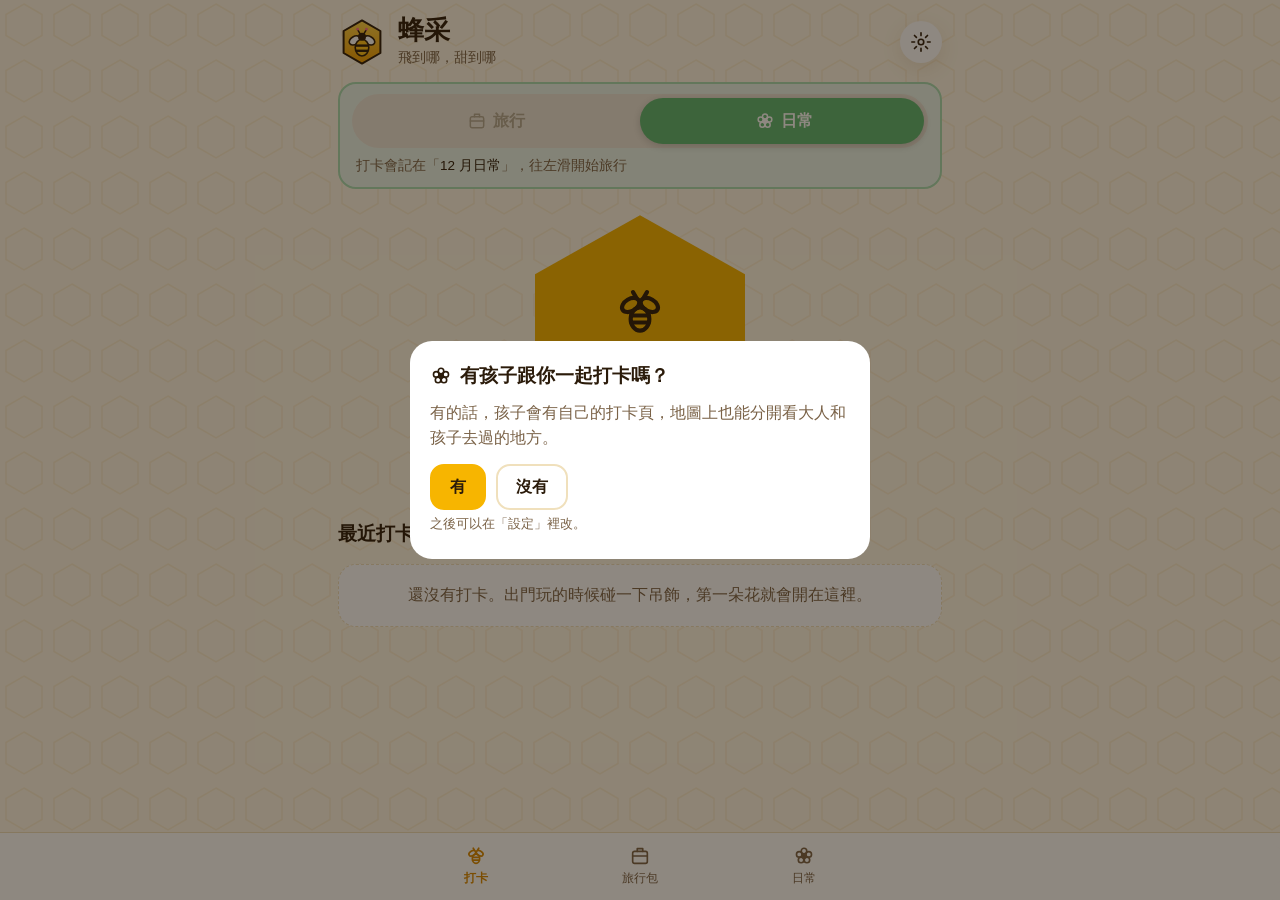
==== commit d6830b6e: "v0.23.0：孩子資料完全分開（孩子分頁、加到我的那一天、搬回孩子頁），地圖上你的花有孩子的蜜蜂；拿掉地圖分頁改由月曆進入全部足跡 Co-Authored-By: Claude Opus 5.5 <" ====
--- a/index.html
+++ b/index.html
@@ -15,9 +15,9 @@
 <main id="view" class="wrap"></main>
 <nav class="tabs" id="tabs" aria-label="主要選單">
   <a href="#" data-t="home"><svg class="ic" aria-hidden="true"><use href="./icons.svg#bee"/></svg>打卡</a>
-  <a href="#map" data-t="map"><svg class="ic" aria-hidden="true"><use href="./icons.svg#map"/></svg>地圖</a>
   <a href="#trips" data-t="trips"><svg class="ic" aria-hidden="true"><use href="./icons.svg#trip"/></svg>旅行包</a>
   <a href="#daily" data-t="daily"><svg class="ic" aria-hidden="true"><use href="./icons.svg#flower"/></svg>日常</a>
+  <a href="#kids" data-t="kids" hidden><svg class="ic" aria-hidden="true"><use href="./icons.svg#honey"/></svg>孩子</a>
 </nav>
 <div id="sheet" class="sheet" hidden><div class="sheet-card"><button class="x" id="sheetx" aria-label="關閉">×</button><div id="sheetbody"></div></div></div>
 <div id="toast" class="toast" role="status" aria-live="polite"></div>
--- a/theme.css
+++ b/theme.css
@@ -68,8 +68,8 @@
   /* 地圖上「我在這裡」的藍點 */
   --me-dot:#3B82F6;
   /* 旅行包月曆：有旅行的日子墊一朵淡花 */
-  --cal-flower:#FCE3A1;
-  --cal-flower-c:#FFF1C9;
+  --cal-flower:#F6C6D4;
+  --cal-flower-c:#FBE1EA;
   /* 地圖：夜空版（暗黑） */
   --night-bg:#161C33;
   --night-star:#F3E6C8;
@@ -153,10 +153,10 @@
     --kid-card:#3A2A10;
     --map-bg:#241909;
     --map-grid:#33250F;
-    --cal-flower:#5A4212;
+    --cal-flower:#6B3A4A;
     --sw-off:#3A2C18; --sw-off-ink:#8C7A5C;
     --sw-trip-tint:#3A2A0C; --sw-trip-line:#6B4E10;
     --sw-daily-tint:#16301C; --sw-daily-line:#2F6A3C;
-    --cal-flower-c:#6E5418;
+    --cal-flower-c:#7D4757;
   }
 }
--- a/app.css
+++ b/app.css
@@ -927,3 +927,274 @@
 .kdatebtn.on{background:var(--kc,var(--honey));color:#fff}
 .cd.has-daily:not(.has-ph)::after{background:#E2C88C}
 .srchbar[hidden]{display:none}
+
+/* v0.18.1：今天＝淡黃圓底；膠囊金色卡片；旅行包標題列 */
+.cd.today span{text-decoration:none;z-index:1}
+.cd.today span::before{content:"";position:absolute;left:50%;top:50%;width:30px;height:30px;margin:-15px 0 0 -15px;border-radius:50%;background:#FAC775;z-index:-1}
+.cd.today{font-weight:800;color:#412402}
+.topright{display:flex;align-items:center;gap:8px;margin-left:auto}
+.topright .topsearch{margin-left:0}
+.tl-capcard{padding:10px 10px 12px;border-radius:var(--radius-lg);background:linear-gradient(135deg,#FFF3CC,#F6DC8E);border:1.5px solid #E2B84A;box-shadow:0 2px 10px rgba(201,150,30,.18)}
+.tl-capcard .mem{background:rgba(255,255,255,.75);box-shadow:none}
+.tl-cap-h{color:#8A5A00}
+.tl-row:has(.tl-capcard) .tl-date b{color:#B07A00}
+[hidden]{display:none!important}
+
+/* v0.18.3：旅行的花改粉色；今天在旅行中＝粉花瓣＋黃花心；明信片看／編輯 */
+.cd.has-trip{color:#4B1528}
+.cd.has-trip.today{color:#412402}
+.cd.has-trip.today span::before{width:22px;height:22px;margin:-11px 0 0 -11px}
+.cd.has-trip.today .cd-fl-c{fill:#FAC775}
+.pcpage .pcmode-edit{display:none}
+.pcpage.pc-editing .pcmode-edit{display:flex}
+.pcpage.pc-editing p.pcmode-edit{display:block}
+.pcpage.pc-editing .pcmode-view{display:none}
+.pcpage:not(.pc-editing) .tplrow,.pcpage:not(.pc-editing) #pcday,.pcpage:not(.pc-editing) #pcchips,.pcpage:not(.pc-editing) #pcpanel,.pcpage:not(.pc-editing) #pedit{display:none!important}
+.pcpage:not(.pc-editing) .pc-tiles{display:none}
+.pcmode-edit,.pcmode-view{gap:8px;align-items:center}
+.pchead .pcmode-view{display:flex}
+.pcpage.pc-editing .pchead .pcmode-view{display:none}
+
+/* v0.19：聲音小膠囊（透明）、備份資訊 */
+.vchip{display:inline-flex;align-items:center;gap:4px;margin-left:6px;padding:1px 8px 1px 3px;border-radius:999px;border:1px solid rgba(74,53,32,.28);background:transparent;color:#7A6650;font:600 12px var(--font-num);line-height:18px;vertical-align:middle;cursor:pointer;white-space:nowrap;-webkit-tap-highlight-color:transparent}
+.vchip i{position:relative;width:16px;height:16px;border-radius:50%;background:#4A3520;flex-shrink:0}
+.vchip i::after{content:"";position:absolute;left:6px;top:4.5px;border-style:solid;border-width:3.5px 0 3.5px 5.5px;border-color:transparent transparent transparent #fff}
+.vchip.playing{border-color:#4A3520;color:#4A3520}
+.vchip.playing i::after{left:5px;top:5px;width:2px;height:6px;border:0;background:#fff;box-shadow:4px 0 0 #fff}
+.tn-stop .vchip{margin-left:8px}
+.vcount{display:inline-flex;align-items:center;gap:4px;margin-left:4px;padding:0 7px 0 3px;border-radius:999px;border:1px solid rgba(74,53,32,.28);color:#7A6650;font-size:11.5px;line-height:16px;vertical-align:1px}
+.vcount i{position:relative;width:12px;height:12px;border-radius:50%;background:#4A3520}
+.vcount i::after{content:"";position:absolute;left:4.5px;top:3px;border-style:solid;border-width:3px 0 3px 4.5px;border-color:transparent transparent transparent #fff}
+.bkinfo{margin:8px 0 4px;padding:10px 12px;border-radius:var(--radius);background:var(--card);font-size:14px;line-height:1.6}
+.dc-ph{overflow:hidden;grid-auto-rows:minmax(0,1fr)}
+.dc-ph.n1,.dc-ph.n2{grid-template-rows:minmax(0,1fr)}
+.dc-ph.n3{grid-template-rows:minmax(0,1fr) minmax(0,1fr)}
+.dc-ph img{min-height:0}
+/* v0.19.2：日常月曆：空心圈＝有打卡，實心點＝有拍照 */
+.cd.has-daily:not(.has-ph)::after{background:transparent!important;border:1.5px solid #C9A55A;width:7px;height:7px;margin-left:-3.5px;box-sizing:border-box}
+.cd.has-ph::after{width:7px!important;height:7px!important;margin-left:-3.5px!important;background:#B07A00!important}
+.lg-dot.ring{background:transparent;border:1.5px solid #C9A55A;box-sizing:border-box;width:8px;height:8px}
+.lg-dot.ph{width:8px;height:8px;background:#B07A00}
+
+/* v0.20：日常一天的卡片：照片排法、左右滑、小時間軸 */
+.dc-ph{height:170px}
+.dc-ph.n1,.dc-ph.n2,.dc-ph.n3,.dc-ph.n4{display:grid;gap:2px}
+.dc-ph.n1{grid-template-columns:1fr;grid-template-rows:minmax(0,1fr)}
+.dc-ph.n2{grid-template-columns:1fr 1fr;grid-template-rows:minmax(0,1fr)}
+.dc-ph.n3{grid-template-columns:2fr 1fr;grid-template-rows:minmax(0,1fr) minmax(0,1fr)}
+.dc-ph.n3 .dc-tile:first-child{grid-row:1/3}
+.dc-ph.n4{grid-template-columns:1fr 1fr;grid-template-rows:minmax(0,1fr) minmax(0,1fr)}
+.dc-ph.strip{display:flex;gap:2px;overflow-x:auto;scroll-snap-type:x mandatory;-webkit-overflow-scrolling:touch;scrollbar-width:none}
+.dc-ph.strip::-webkit-scrollbar{display:none}
+.dc-ph.strip .dc-tile{flex:0 0 170px;width:170px;height:170px;scroll-snap-align:start}
+.dc-tile{position:relative;padding:0;border:0;background:var(--line,#EEE6D3);min-width:0;min-height:0;overflow:hidden;display:block}
+.dc-tile img{width:100%;height:100%;object-fit:cover;display:block}
+.dc-tile .vbadge{position:absolute;right:6px;bottom:6px}
+.dc-top{display:flex;align-items:center;justify-content:space-between;gap:8px}
+.dc-map{display:inline-flex;align-items:center;gap:3px;font:700 12.5px var(--font);color:var(--ink-soft);text-decoration:none;padding:3px 8px;border-radius:999px;border:1px solid rgba(74,53,32,.2)}
+.dc-map .ic{width:14px;height:14px}
+.dc-map.sm{border:0;padding:2px;margin-left:auto;flex-shrink:0}
+.dtl{position:relative;margin:6px 0 0 4px;padding-left:14px;border-left:1.5px dotted #D3C9B0}
+.dtl-row{position:relative;display:flex;align-items:center;gap:8px;padding:4px 0;color:var(--ink);text-decoration:none;font-size:14px}
+.dtl-row::before{content:"";position:absolute;left:-19px;top:50%;width:8px;height:8px;margin-top:-4px;border-radius:50%;background:var(--glow-core,#F5B83A)}
+.dtl-t{width:40px;flex-shrink:0;color:var(--ink-soft);font:600 12.5px var(--font-num)}
+.dtl-n{flex:1;min-width:0;overflow:hidden;text-overflow:ellipsis;white-space:nowrap}
+.dtl-row .vchip{margin-left:0;flex-shrink:0}
+.dtl-row.more{display:none}
+.dcard.open .dtl-row.more{display:flex}
+.dtl-more{display:inline-flex;align-items:center;gap:4px;margin:4px 0 0 18px;padding:0;border:0;background:transparent;font:700 13px var(--font);color:var(--ink-soft)}
+.dtl-more .ic{width:14px;height:14px}
+.ic.up{transform:rotate(90deg)}
+.vw-nav{position:absolute;top:50%;margin-top:-24px;width:48px;height:48px;border-radius:50%;border:0;background:rgba(255,255,255,.85);display:grid;place-items:center;z-index:2}
+.vw-nav.prev{left:10px}.vw-nav.next{right:10px}.vw-nav.next .ic{transform:rotate(180deg)}
+.vw-nav[hidden]{display:none}
+.vw-count{position:absolute;top:calc(env(safe-area-inset-top) + 14px);left:0;right:0;text-align:center;color:#fff;font:700 14px var(--font-num);margin:0;z-index:2}
+.dtl-more .ic.dn{transform:rotate(-90deg)}.dtl-more .ic.up{transform:rotate(90deg)}
+/* v0.20.1：4 張以上就左右滑；精選排前面；右下角 +N */
+.dc-phw{position:relative}
+.dc-left{position:absolute;right:8px;bottom:8px;padding:2px 9px;border-radius:999px;background:rgba(0,0,0,.55);color:#fff;font:700 12.5px var(--font-num);pointer-events:none}
+.dc-left[hidden]{display:none}
+.viewer-bar .btn.main .ic{color:inherit}
+/* v0.20.2：看照片的畫面——上方 ✕／第幾張／⋯，下方只有一顆星星 */
+.vw2{background:#0b0a09}
+.vw-stage{position:absolute;inset:0;display:flex;align-items:center;justify-content:center}
+.vw-stage img,.vw-stage video{width:100%;height:100%;object-fit:contain}
+.vw-top{position:absolute;left:0;right:0;top:0;z-index:3;display:flex;align-items:center;justify-content:space-between;padding:calc(env(safe-area-inset-top) + 8px) 14px 18px;background:linear-gradient(rgba(0,0,0,.45),transparent)}
+.vw-ic{width:40px;height:40px;border-radius:50%;border:0;display:grid;place-items:center;color:#fff;background:rgba(255,255,255,.14);-webkit-backdrop-filter:blur(12px);backdrop-filter:blur(12px)}
+.vw-ic .ic{width:20px;height:20px}
+.vw-cnt{margin:0;color:rgba(255,255,255,.92);font:600 14px var(--font-num);letter-spacing:.04em}
+.vw-menu{position:absolute;z-index:4;right:14px;top:calc(env(safe-area-inset-top) + 56px);min-width:168px;padding:6px;border-radius:16px;background:rgba(40,36,32,.82);-webkit-backdrop-filter:blur(18px);backdrop-filter:blur(18px);box-shadow:0 10px 30px rgba(0,0,0,.35)}
+.vw-menu button{display:flex;align-items:center;gap:10px;width:100%;padding:12px 12px;border:0;border-radius:11px;background:transparent;color:#fff;font:600 15px var(--font);text-align:left}
+.vw-menu button+button{border-top:1px solid rgba(255,255,255,.08);border-radius:0 0 11px 11px}
+.vw-menu button:active{background:rgba(255,255,255,.1)}
+.vw-menu .danger{color:#FF8A80}
+.vw-menu .ic{width:19px;height:19px}
+.vw2 .vw-nav{width:38px;height:38px;margin-top:-19px;background:rgba(255,255,255,.14);color:#fff;-webkit-backdrop-filter:blur(12px);backdrop-filter:blur(12px)}
+.vw2 .vw-nav .ic{width:18px;height:18px}
+.vw-bot{position:absolute;left:0;right:0;bottom:0;z-index:3;display:flex;flex-direction:column;align-items:center;gap:12px;padding:26px 0 calc(env(safe-area-inset-bottom) + 18px);background:linear-gradient(transparent,rgba(0,0,0,.45));pointer-events:none}
+.vw-bot>*{pointer-events:auto}
+.vw-star{width:56px;height:56px;border-radius:50%;border:0;display:grid;place-items:center;color:#fff;background:rgba(255,255,255,.14);-webkit-backdrop-filter:blur(12px);backdrop-filter:blur(12px);transition:background .2s,color .2s}
+.vw-star .ic{width:28px;height:28px}
+.vw-star.on{background:rgba(255,255,255,.95);color:#F5B400}
+.vw-star.pop{animation:vwpop .38s ease}
+@keyframes vwpop{0%{transform:scale(1)}40%{transform:scale(1.25)}100%{transform:scale(1)}}
+.vw-dots{display:flex;gap:6px}
+.vw-dots i{width:6px;height:6px;border-radius:50%;background:rgba(255,255,255,.35)}
+.vw-dots i.on{background:#fff}
+/* 設定焦點畫面的按鈕也改成浮在下方的圓角按鈕 */
+.viewer .viewer-bar{gap:10px;justify-content:center;padding:14px 16px calc(env(safe-area-inset-bottom) + 14px)}
+.viewer .viewer-bar .btn{flex:0 1 150px;border:0;border-radius:999px;background:rgba(255,255,255,.14);color:#fff;-webkit-backdrop-filter:blur(12px);backdrop-filter:blur(12px)}
+.viewer .viewer-bar .btn.main{background:#fff;color:#2b2118}
+body:has(.vw2) .toast{bottom:calc(env(safe-area-inset-bottom) + 120px)}
+/* v0.21：看照片改成在原頁面上彈出（背景霧化，不要黑邊） */
+.pv{position:fixed;inset:0;z-index:20;display:flex;flex-direction:column;align-items:center;justify-content:center;gap:14px;padding:calc(env(safe-area-inset-top) + 56px) 16px calc(env(safe-area-inset-bottom) + 24px);background:rgba(251,244,230,.55);-webkit-backdrop-filter:blur(16px) saturate(1.1);backdrop-filter:blur(16px) saturate(1.1);opacity:0;transition:opacity .18s}
+.pv.in{opacity:1}
+.pv-ph{position:relative;display:inline-block;max-width:100%;border-radius:22px;overflow:hidden;box-shadow:0 18px 50px rgba(60,40,10,.28);transform:scale(.94);transition:transform .22s cubic-bezier(.2,.8,.3,1.2)}
+.pv.in .pv-ph{transform:none}
+.pv-ph img,.pv-ph video{display:block;max-width:calc(100vw - 32px);max-height:66vh;width:auto;height:auto;object-fit:contain}
+.pv-ph.focusing img{cursor:crosshair}
+.pv-dot{position:absolute;width:34px;height:34px;margin:-17px 0 0 -17px;border-radius:50%;border:3px solid #fff;box-shadow:0 0 0 3px var(--petal),0 0 12px rgba(0,0,0,.4);pointer-events:none}
+.pv-x{position:absolute;left:14px;top:calc(env(safe-area-inset-top) + 10px);width:40px;height:40px;border-radius:50%;border:0;display:grid;place-items:center;background:rgba(255,255,255,.9);color:var(--ink);box-shadow:0 3px 12px rgba(60,40,10,.15)}
+.pv-x .ic{width:20px;height:20px}
+.pv-cnt{position:absolute;top:calc(env(safe-area-inset-top) + 18px);left:0;right:0;margin:0;text-align:center;color:var(--ink-soft);font:700 14px var(--font-num);pointer-events:none}
+.pv-tip{margin:0;max-width:320px;text-align:center;color:var(--ink);font:600 14.5px var(--font)}
+.pv-dots{display:flex;gap:6px}
+.pv-dots i{width:6px;height:6px;border-radius:50%;background:rgba(80,60,30,.25)}
+.pv-dots i.on{background:var(--ink)}
+.pv-bar{display:flex;align-items:center;justify-content:center;gap:28px}
+.pv-ic{width:56px;display:flex;flex-direction:column;align-items:center;gap:3px;padding:0;border:0;background:transparent;color:var(--ink);font:600 11.5px var(--font)}
+.pv-ic .ic{width:44px;height:44px;padding:11px;border-radius:50%;background:rgba(255,255,255,.9);box-shadow:0 3px 12px rgba(60,40,10,.12);box-sizing:border-box}
+.pv-ic.del{color:#C84B3C}
+.pv-ic.sp,.pv-star-sp{visibility:hidden}
+.pv-ic[disabled]{opacity:.35}
+.pv-star{width:62px;height:62px;border-radius:50%;border:0;display:grid;place-items:center;background:#fff;color:var(--ink-soft);box-shadow:0 6px 18px rgba(60,40,10,.18);margin-bottom:16px;transition:color .2s}
+.pv-star .ic{width:30px;height:30px}
+.pv-star.on{color:#F5B400}
+.pv-star.pop{animation:vwpop .38s ease}
+.pv-star-sp{width:62px}
+.pv-pill{display:inline-flex;align-items:center;gap:6px;min-width:120px;justify-content:center;padding:12px 18px;border:0;border-radius:999px;background:rgba(255,255,255,.9);color:var(--ink);font:700 15px var(--font);box-shadow:0 3px 12px rgba(60,40,10,.12)}
+.pv-pill.main{background:var(--hive);color:#fff}
+.pv-pill .ic{width:18px;height:18px}
+body:has(.pv) .toast{bottom:calc(env(safe-area-inset-bottom) + 150px)}
+
+/* v0.22.0 收孩子的打卡 */
+.krecv-row{display:flex;justify-content:center;margin:-6px 0 8px}
+.krecv{display:inline-flex;align-items:center;gap:6px;margin:0}
+.krecv .ic,.krecv svg{width:18px;height:18px}
+.kr-day{margin:12px 0 4px;font-weight:800;font-size:14px;color:var(--honey-deep)}
+.kr-n{display:inline-flex;align-items:center;gap:2px;font-size:12px;opacity:.7}
+.kr-n svg{width:14px;height:14px}
+.ksent-re{border:0;background:none;color:inherit;text-decoration:underline;font:inherit;cursor:pointer;padding:4px}
+
+/* v0.22.0 孩子頁：小蜂窩、改地點搜尋、足跡數字 */
+.kme{width:48px;height:48px;padding:0;border:0;background:#fff;border-radius:50%;display:grid;place-items:center;box-shadow:0 3px 0 rgba(0,0,0,.1);cursor:pointer;flex:none}
+.kme .kme-bee{width:38px;height:38px}
+.kme-big .ic{width:96px;height:96px}
+.kfixbtn{display:inline-flex;align-items:center;gap:6px;margin-top:6px;min-height:42px;padding:0 16px;border-radius:99px;border:2.5px solid var(--kc,var(--honey-deep));background:#fff;color:var(--kid-ink);font:800 16px var(--font);cursor:pointer}
+.kfixbtn .ic{width:20px;height:20px;color:var(--kc,var(--honey-deep))}
+.ksearch{display:flex;align-items:center;gap:8px;width:100%;margin:14px 0 4px;padding:0 16px;min-height:58px;border-radius:99px;border:3px solid var(--kc,var(--honey-deep));background:#fff}
+.ksearch .ic{width:24px;height:24px;flex:none;color:var(--kc,var(--honey-deep))}
+.ksearch input{flex:1;min-width:0;border:0;outline:0;background:transparent;font:800 18px var(--font);color:var(--kid-ink)}
+.kpl em{display:block;font:600 13px var(--font);font-style:normal;color:var(--ink-soft);margin-top:2px}
+.kstats button{background:#fff;border:0;border-radius:16px;padding:10px;text-align:center;font:700 14px var(--font);color:var(--ink-soft);cursor:pointer;box-shadow:0 3px 0 rgba(0,0,0,.08)}
+.kstats button:active{transform:translateY(2px);box-shadow:none}
+.klist{display:flex;flex-direction:column;gap:10px;margin-top:6px}
+.kday{margin:12px 0 0;font:900 16px var(--font);color:var(--kc,var(--honey-deep))}
+.kst{color:var(--kc,var(--honey));font-size:18px;letter-spacing:1px;flex:none}.kst i{font-style:normal;opacity:.25}
+.kgrid{display:grid;grid-template-columns:repeat(3,1fr);gap:6px}
+.kgi{position:relative;aspect-ratio:1;padding:0;border:3px solid var(--kc,var(--honey));border-radius:14px;overflow:hidden;background:#fff}
+.kgi img{width:100%;height:100%;object-fit:cover;display:block}
+.kvb{position:absolute;right:4px;bottom:4px;width:24px;height:24px;border-radius:50%;background:rgba(0,0,0,.55);color:#fff;display:grid;place-items:center}.kvb .ic{width:14px;height:14px}
+.kvoice{background:#fff;border-radius:16px;padding:10px 12px}.kvoice b{display:block;margin-bottom:6px}.kvoice audio{width:100%}
+.kview{position:fixed;inset:0;z-index:40;background:rgba(30,18,4,.88);display:flex;flex-direction:column;align-items:center;justify-content:center;gap:12px;padding:20px}
+.kview img,.kview video{max-width:100%;max-height:72vh;border-radius:18px}
+.kview p{color:#fff;font:700 15px var(--font);margin:0}
+.kform{display:flex;flex-direction:column;gap:10px;width:100%;margin:12px 0}
+.kform label{display:flex;flex-direction:column;gap:4px;font:800 15px var(--font)}
+.kform input{min-height:48px;padding:0 14px;border-radius:14px;border:2.5px solid var(--line);font:16px var(--font)}
+.kme{position:relative}
+.kme-n{position:absolute;top:-4px;right:-4px;min-width:20px;height:20px;padding:0 5px;border-radius:99px;background:#E5484D;color:#fff;font:800 12px/20px var(--font);font-style:normal;text-align:center}
+.kabsorb{display:flex;gap:10px;align-items:flex-start;margin:8px 0 12px}
+.kabsorb>.ic{width:26px;height:26px;flex:none;color:var(--honey-deep)}
+.kabsorb p{margin:4px 0 8px;font-size:14px}
+
+/* v0.22.1 旅行包月曆：螢光筆旅行、日常小點、孩子小蜜蜂、膠囊蜂巢、今天粉紅圈 */
+.calgrid.c2{column-gap:0;row-gap:4px}
+.cd2{position:relative;height:46px;border:0;background:transparent;padding:0;color:#B5A58A;font:600 15px var(--font-num,var(--font));cursor:default}
+.cd2.on{color:var(--ink);font-weight:800;cursor:pointer}
+.cd2 .cn{position:absolute;left:0;right:0;top:8px;line-height:22px;z-index:3}
+.chl{position:absolute;left:0;right:0;top:9px;height:20px;background:rgba(255,214,64,.55);z-index:1}
+.chl.c1{background:rgba(255,150,180,.42)}
+.chl.c2{background:rgba(120,205,160,.42)}
+.chl.s{left:4px;border-top-left-radius:999px;border-bottom-left-radius:999px}
+.chl.e{right:4px;border-top-right-radius:999px;border-bottom-right-radius:999px}
+.chx{position:absolute;left:50%;top:4px;width:28px;height:30px;margin-left:-14px;background:#F6DDB0;clip-path:polygon(50% 0,100% 25%,100% 75%,50% 100%,0 75%,0 25%);z-index:2}
+.chx.two1{margin-left:-20px;top:3px}
+.chx.two2{margin-left:-8px;top:6px;opacity:.85}
+.cd2.today .cn::before{content:"";position:absolute;left:50%;top:50%;width:32px;height:32px;margin:-16px 0 0 -16px;border-radius:50%;border:2.5px solid #FF7FA8;box-sizing:border-box;z-index:-1}
+.cd2.today{color:#C2185B}
+.cdot{position:absolute;left:50%;top:34px;width:7px;height:7px;margin-left:-3.5px;border-radius:50%;background:#E8B98F;z-index:3}
+.cdot.l{margin-left:-7.5px}
+.cbee{position:absolute;left:50%;top:32px;width:10px;height:10px;margin-left:-5px;z-index:4;display:block}
+.cbee.r{margin-left:1.5px}
+.cbee .ic{width:10px;height:10px;display:block}
+.cbee .bee-b,.kv-bee .bee-b{fill:var(--kc,var(--honey))}
+.cd2.dim{opacity:.25}
+.callegend.c2{flex-wrap:wrap;gap:6px 14px}
+.lg2{position:relative;display:inline-block;width:20px;height:16px}
+.lg2 .chl{top:2px;height:12px;left:0;right:0}
+.lg2 .cdot,.lg2 .cbee{top:4px}
+.lg2 .cbee{width:10px;height:10px}
+.lg2 .chx{top:-1px;width:16px;height:18px;margin-left:-8px}
+.lg2.ring::before{content:"";position:absolute;left:2px;top:-1px;width:17px;height:17px;border-radius:50%;border:2.5px solid #FF7FA8;box-sizing:border-box}
+.tl-btns{display:flex;gap:6px}
+.kidv .kv-bee{width:18px;height:18px}
+.kidv.on{background:var(--honey-soft);border-color:var(--honey-deep)}
+.tn-kids{margin:2px 0 4px 6px}
+.tn-kids summary{display:flex;align-items:center;gap:6px;cursor:pointer;font-size:13.5px;color:var(--ink-soft);padding:6px 4px;list-style:none}
+.tn-kids summary::-webkit-details-marker{display:none}
+.tn-kids summary::before{content:"▸";font-size:12px}
+.tn-kids[open] summary::before{content:"▾"}
+.tn-kids summary .cbee{position:static;margin:0;width:14px;height:14px}
+.tn-kids summary .cbee .ic{width:14px;height:14px}
+
+/* v0.23.0 底部分頁、月曆地圖小圖示、全部足跡 */
+.tabs a[hidden]{display:none}
+.calhead.c3{display:grid;grid-template-columns:40px 1fr 40px;align-items:center}
+.calhead.c3 .calmid{display:flex;align-items:center;justify-content:center;gap:6px}
+.calmap{width:40px;height:40px;border-radius:12px;display:grid;place-items:center;color:var(--honey-deep);background:var(--honey-soft);text-decoration:none}
+.calmap .ic{width:22px;height:22px}
+.seg a.segbtn{min-height:40px;padding:0 16px;border-radius:11px;color:var(--ink);font:700 15px var(--font);text-decoration:none;display:inline-flex;align-items:center}
+.seg a.segbtn.on{background:var(--card);box-shadow:0 1px 4px rgba(0,0,0,.12)}
+
+/* v0.23.0 孩子分頁：跟日常一樣的排版，加上孩子的顏色和小蜜蜂 */
+.kidpage .cbee .bee-b{fill:var(--kc)}
+.kp-h1{display:flex;align-items:center;gap:8px}
+.kp-h1 .cbee{position:static;margin:0;width:28px;height:28px}.kp-h1 .cbee .ic{width:28px;height:28px}
+.kp-who{margin:10px 0 2px}
+.kp-who button.on{color:var(--kc);box-shadow:inset 0 -3px 0 var(--kc),0 1px 4px rgba(0,0,0,.12)}
+.kidpage .calbox{border-top:4px solid var(--kc)}
+.kidpage .cd2 .cbee{top:31px;width:12px;height:12px;margin-left:-6px}.kidpage .cd2 .cbee .ic{width:12px;height:12px}
+.kidpage .cd2 .cbee.r{margin-left:1.5px}
+.cdot.ph{background:var(--kc,#E8B98F);opacity:.5}
+.kidpage .cdot.l{margin-left:-7.5px}
+.kidpage .seg.dseg button.on{color:var(--kc);font-weight:800}
+.kp-card{border-left:5px solid var(--kc)}
+.kp-card .dc-d{display:flex;align-items:center;gap:6px}
+.kp-card .dc-d .cbee,.kp-day .cbee{position:static;margin:0;width:16px;height:16px}.kp-card .dc-d .cbee .ic,.kp-day .cbee .ic{width:16px;height:16px}
+.kp-card.nophoto .dc-b{padding-top:12px}
+.kp-card .dtl-row::before{background:var(--kc)}
+.kp-card.flash{animation:tnflash 1.6s}
+.kp-st{color:var(--kc);letter-spacing:1px;font-size:13px;flex:none}.kp-st i{font-style:normal;opacity:.25}
+.kp-feel{font-size:12px;padding:1px 8px;border-radius:99px;border:1.5px solid var(--kc);flex:none}
+.kp-au{margin-left:auto;width:32px;height:32px;border-radius:50%;border:0;background:var(--honey-soft);display:grid;place-items:center;flex:none;cursor:pointer}.kp-au .ic{width:16px;height:16px}
+.kp-ok{position:absolute;left:5px;top:5px;width:22px;height:22px;border-radius:50%;background:var(--kc);color:#fff;display:grid;place-items:center;box-shadow:0 1px 3px rgba(0,0,0,.25)}.kp-ok .ic{width:13px;height:13px}
+.dc-tile{position:relative}
+.kp-day{display:flex;align-items:center;gap:6px;margin:16px 2px 8px;font:800 15px var(--font)}.kp-day small{font-weight:600;color:var(--ink-soft);font-size:12.5px}
+.kp-grid{display:grid;grid-template-columns:repeat(3,1fr);gap:6px}
+.kp-tile{position:relative;aspect-ratio:1;padding:0;border:0;border-radius:14px;overflow:hidden;background:var(--line);cursor:pointer;box-shadow:inset 0 0 0 3px var(--kc)}
+.kp-tile img{width:100%;height:100%;object-fit:cover;display:block;border-radius:14px;padding:3px;box-sizing:border-box}
+.kp-voice{background:var(--card);border-radius:16px;box-shadow:var(--shadow);border-left:5px solid var(--kc);padding:10px 12px;margin-bottom:8px;display:grid;grid-template-columns:1fr auto;gap:8px;align-items:center}
+.kp-voice audio{grid-column:1/-1;width:100%}
+.kp-vt b{display:block;font-size:15px}.kp-vt small{color:var(--ink-soft);font-size:12.5px}
+.kp-voice .btn{grid-row:1;grid-column:2}
